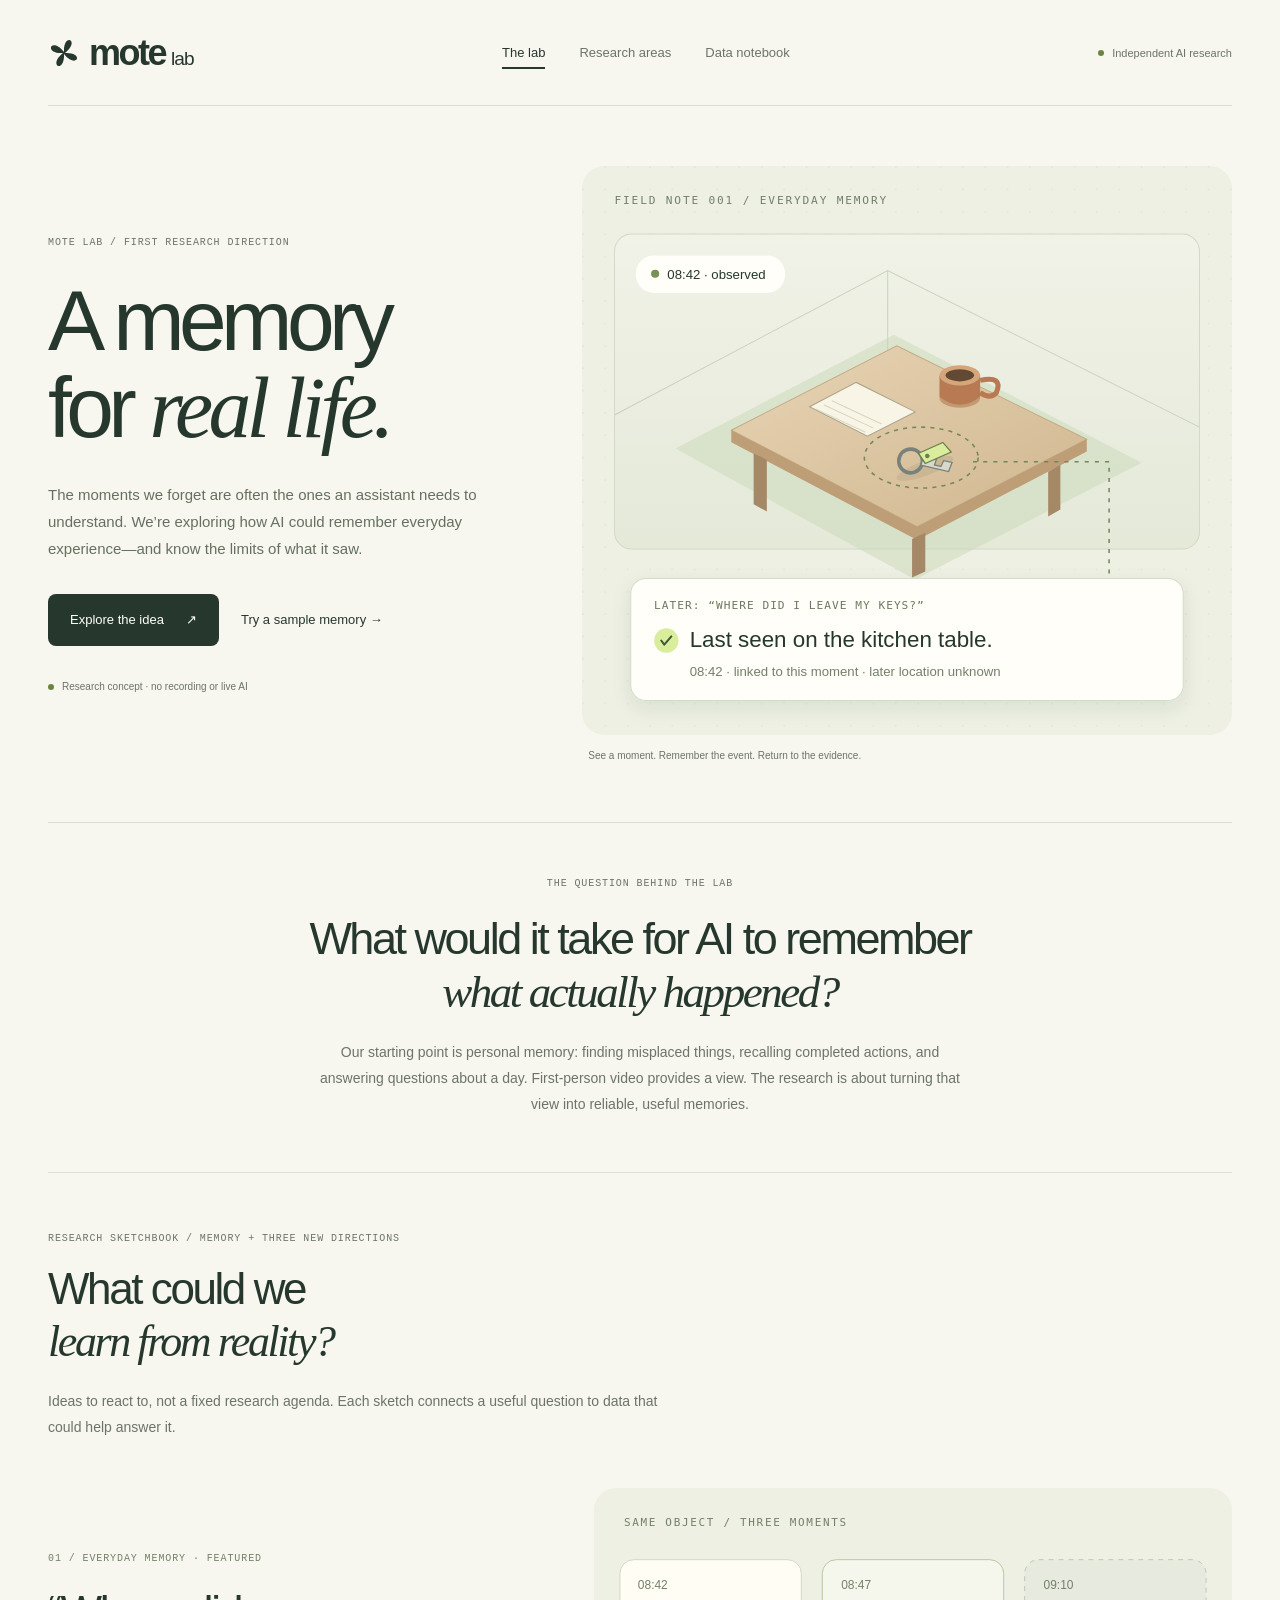
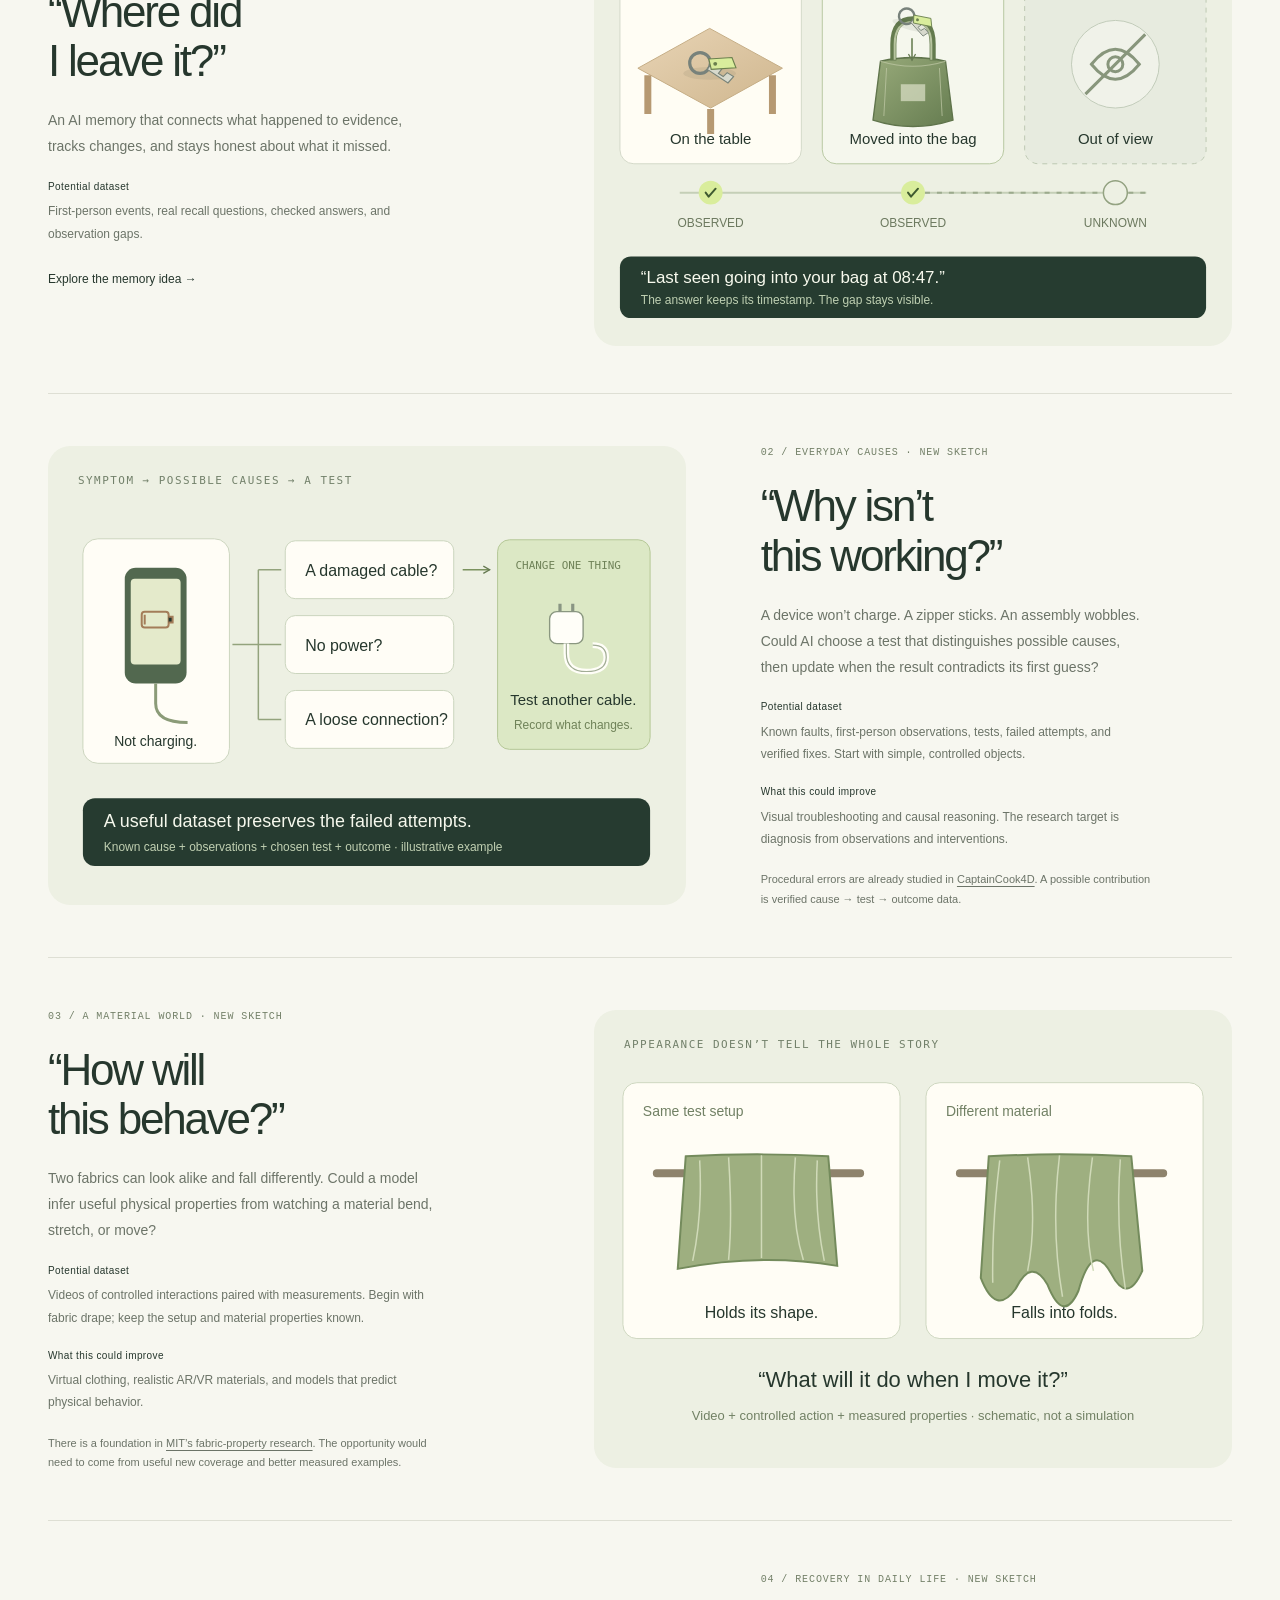
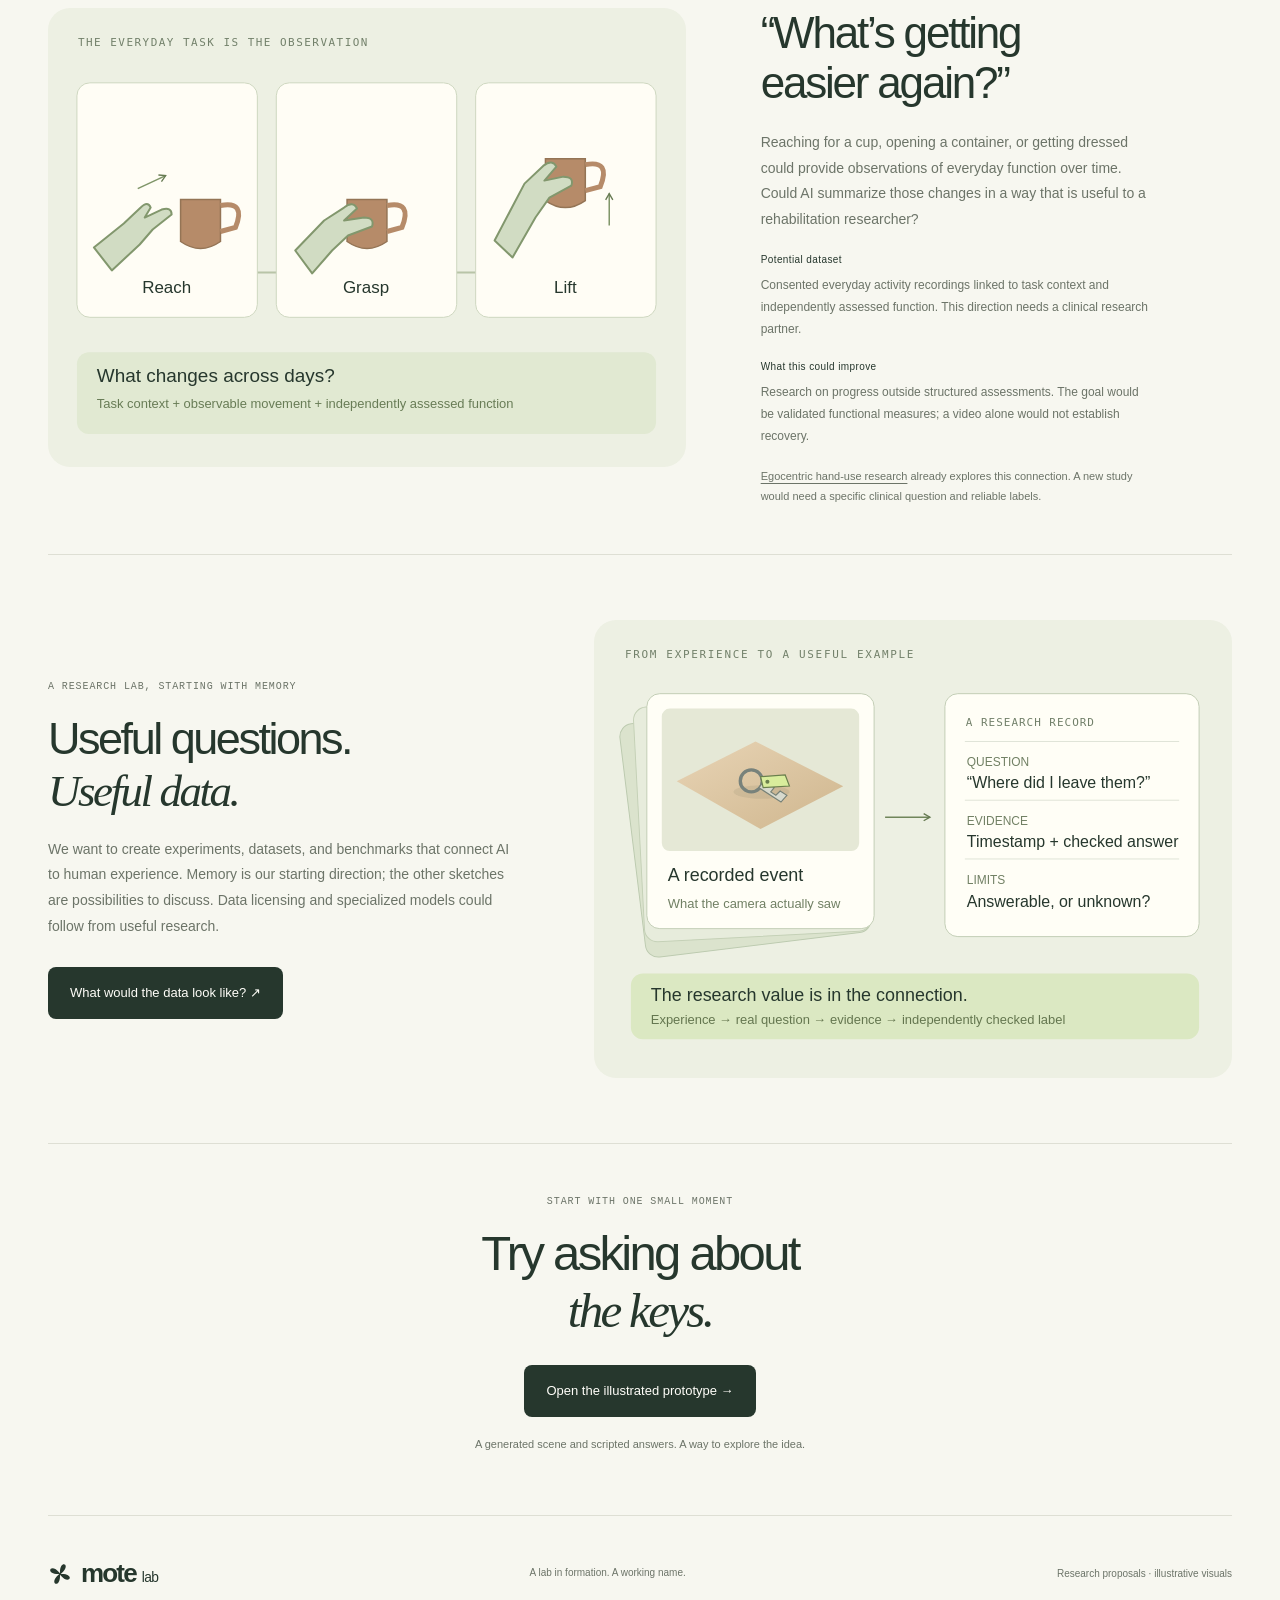
==== site/index.html @ 5bc910d2 "Add visual research sketchbook with memory and new research concepts" ====
<!doctype html>
<html lang="en"><head><meta charset="utf-8"><meta name="viewport" content="width=device-width, initial-scale=1"><meta name="robots" content="noindex, nofollow"><meta name="theme-color" content="#f7f7f0"><meta name="description" content="An independent research lab exploring reliable memory for everyday AI, with visual explanations of objects, events, evidence, and uncertainty."><title>A memory for real life — Mote Lab</title><link rel="icon" href="./assets/favicon.svg" type="image/svg+xml"><link rel="stylesheet" href="./assets/site.css"><link rel="stylesheet" href="./assets/memory.css"><script src="./assets/site.js" defer></script></head>
<body data-page="lab"><a class="skip-link" href="#main">Skip to content</a><header class="site-header wrap"><a class="brand" href="./" aria-label="Mote Lab home"><svg class="brand-mark" aria-hidden="true"><use href="./assets/icons.svg#mark"/></svg><span>mote<span class="lab-word">lab</span></span></a><nav aria-label="Main navigation"><a href="./" aria-current="page">The lab</a><a href="./#areas">Research areas</a><a href="./data/">Data notebook</a></nav><span class="concept-label"><span class="status-dot"></span> Independent AI research</span></header>
<main id="main"><section class="memory-hero wrap"><div class="memory-hero-copy"><p class="eyebrow">MOTE LAB / FIRST RESEARCH DIRECTION</p><h1>A memory<br>for <em>real life.</em></h1><p class="hero-intro">The moments we forget are often the ones an assistant needs to understand. We’re exploring how AI could remember everyday experience—and know the limits of what it saw.</p><div class="hero-actions"><a class="button button-dark" href="research/">Explore the idea <span aria-hidden="true">↗</span></a><a class="text-link" href="memory/">Try a sample memory →</a></div><p class="hero-footnote"><span class="status-dot"></span> Research concept · no recording or live AI</p></div><figure class="memory-hero-art"><img class="memory-drawing " src="./assets/memory-atlas.svg" width="640" height="560" alt="A captured moment of keys on a kitchen table becomes a timestamped memory that supports a later answer." loading="lazy"><figcaption>See a moment. Remember the event. Return to the evidence.</figcaption></figure></section>
<section class="memory-thesis wrap"><p class="eyebrow">THE QUESTION BEHIND THE LAB</p><h2>What would it take for AI to remember<br><em>what actually happened?</em></h2><p>Our starting point is personal memory: finding misplaced things, recalling completed actions, and answering questions about a day. First-person video provides a view. The research is about turning that view into reliable, useful memories.</p></section>
<section class="memory-chapters wrap" id="areas"><div class="section-heading"><p class="eyebrow">RESEARCH SKETCHBOOK / MEMORY + THREE NEW DIRECTIONS</p><h2>What could we<br><em>learn from reality?</em></h2><p>Ideas to react to, not a fixed research agenda. Each sketch connects a useful question to data that could help answer it.</p></div>
<article class="memory-chapter"><div class="chapter-copy"><span class="chapter-index">01 / EVERYDAY MEMORY · FEATURED</span><h3>“Where did<br>I leave it?”</h3><p>An AI memory that connects what happened to evidence, tracks changes, and stays honest about what it missed.</p><p class="research-output"><strong>Potential dataset</strong> First-person events, real recall questions, checked answers, and observation gaps.</p><a class="text-link" href="research/">Explore the memory idea →</a></div><img class="memory-drawing " src="./assets/memory-journey.svg" width="640" height="460" alt="Keys are observed on a table and then entering a bag, followed by a gap in observation." loading="lazy"></article>
<article class="memory-chapter reverse" id="causes"><div class="chapter-copy"><span class="chapter-index">02 / EVERYDAY CAUSES · NEW SKETCH</span><h3>“Why isn’t<br>this working?”</h3><p>A device won’t charge. A zipper sticks. An assembly wobbles. Could AI choose a test that distinguishes possible causes, then update when the result contradicts its first guess?</p><p class="research-output"><strong>Potential dataset</strong> Known faults, first-person observations, tests, failed attempts, and verified fixes. Start with simple, controlled objects.</p><p class="research-output"><strong>What this could improve</strong> Visual troubleshooting and causal reasoning. The research target is diagnosis from observations and interventions.</p><p class="idea-reference">Procedural errors are already studied in <a href="https://arxiv.org/abs/2312.14556">CaptainCook4D</a>. A possible contribution is verified cause → test → outcome data.</p></div><img class="memory-drawing " src="./assets/idea-causes.svg" width="640" height="460" alt="A charging failure branches into possible causes. A controlled cable test records what changes." loading="lazy"></article>
<article class="memory-chapter" id="materials"><div class="chapter-copy"><span class="chapter-index">03 / A MATERIAL WORLD · NEW SKETCH</span><h3>“How will<br>this behave?”</h3><p>Two fabrics can look alike and fall differently. Could a model infer useful physical properties from watching a material bend, stretch, or move?</p><p class="research-output"><strong>Potential dataset</strong> Videos of controlled interactions paired with measurements. Begin with fabric drape; keep the setup and material properties known.</p><p class="research-output"><strong>What this could improve</strong> Virtual clothing, realistic AR/VR materials, and models that predict physical behavior.</p><p class="idea-reference">There is a foundation in <a href="https://people.csail.mit.edu/klbouman/pw/projects/materialproperties/dataset.html">MIT’s fabric-property research</a>. The opportunity would need to come from useful new coverage and better measured examples.</p></div><img class="memory-drawing " src="./assets/idea-materials.svg" width="640" height="460" alt="Similar-looking fabrics respond differently in a controlled drape setup, illustrating measured physical behavior." loading="lazy"></article>
<article class="memory-chapter reverse" id="recovery"><div class="chapter-copy"><span class="chapter-index">04 / RECOVERY IN DAILY LIFE · NEW SKETCH</span><h3>“What’s getting<br>easier again?”</h3><p>Reaching for a cup, opening a container, or getting dressed could provide observations of everyday function over time. Could AI summarize those changes in a way that is useful to a rehabilitation researcher?</p><p class="research-output"><strong>Potential dataset</strong> Consented everyday activity recordings linked to task context and independently assessed function. This direction needs a clinical research partner.</p><p class="research-output"><strong>What this could improve</strong> Research on progress outside structured assessments. The goal would be validated functional measures; a video alone would not establish recovery.</p><p class="idea-reference"><a href="https://arxiv.org/abs/2412.10846">Egocentric hand-use research</a> already explores this connection. A new study would need a specific clinical question and reliable labels.</p></div><img class="memory-drawing " src="./assets/idea-recovery.svg" width="640" height="460" alt="An illustrated reach, grasp, and lift sequence shows daily actions that could be studied over time, without claiming patient results." loading="lazy"></article></section><section class="lab-output wrap"><div><p class="eyebrow">A RESEARCH LAB, STARTING WITH MEMORY</p><h2>Useful questions.<br><em>Useful data.</em></h2><p>We want to create experiments, datasets, and benchmarks that connect AI to human experience. Memory is our starting direction; the other sketches are possibilities to discuss. Data licensing and specialized models could follow from useful research.</p><a class="button button-dark" href="data/">What would the data look like? ↗</a></div><img class="memory-drawing " src="./assets/memory-data.svg" width="640" height="460" alt="An observation is paired with a real question, checked evidence, and an answerability label to form a research record." loading="lazy"></section>
<section class="memory-next wrap"><p class="eyebrow">START WITH ONE SMALL MOMENT</p><h2>Try asking about<br><em>the keys.</em></h2><a class="button button-dark" href="memory/?ask=keys">Open the illustrated prototype →</a><p>A generated scene and scripted answers. A way to explore the idea.</p></section></main>
<footer class="site-footer wrap"><a class="brand footer-brand" href="./"><svg class="brand-mark" aria-hidden="true"><use href="./assets/icons.svg#mark"/></svg><span>mote<span class="lab-word">lab</span></span></a><p>A lab in formation. A working name.</p><span>Research proposals · illustrative visuals</span></footer></body></html>
---- site/assets/site.css ----
@charset "UTF-8";
:root{--paper:#f7f7f0;--ink:#26372d;--muted:#6c7468;--line:#dedfd4;--lime:#d9ed9c;--pale:#edf0df;--white:#fffef9;--orange:#a85b39;--radius:20px;font-family:Arial,Helvetica,sans-serif;color:var(--ink);background:var(--paper);font-synthesis:none;text-rendering:optimizeLegibility;-webkit-font-smoothing:antialiased}
*{box-sizing:border-box}body{margin:0}button,input,textarea{font:inherit}button,a,input,textarea{-webkit-tap-highlight-color:transparent}button{color:inherit}button,a{touch-action:manipulation}button{cursor:pointer}a{color:inherit;text-decoration:none}img{display:block;max-width:100%;height:auto}svg{display:block}button:disabled{cursor:default}h1,h2,h3,p{margin:0}h1,h2{font-weight:400;letter-spacing:-.055em}h3{font-weight:500}em{font-family:Georgia,"Times New Roman",serif;font-weight:400;letter-spacing:-.055em}p{line-height:1.65}button{border:0;background:none}a,button,input,textarea,summary{outline-offset:5px}:focus-visible{outline:2px solid #537132}::selection{color:var(--ink);background:var(--lime)}[hidden]{display:none!important}.wrap{width:min(1328px,calc(100% - 96px));margin-inline:auto}.icon{width:21px;height:21px;flex-shrink:0}.eyebrow,.mono,.chapter-line,.sample-pill{font-family:"SFMono-Regular",Consolas,"Liberation Mono",monospace;font-size:10px;letter-spacing:.09em;line-height:1.5}.eyebrow{color:var(--muted)}.sr-only{position:absolute;width:1px;height:1px;padding:0;margin:-1px;overflow:hidden;clip:rect(0,0,0,0);white-space:nowrap;border:0}.skip-link{position:fixed;top:10px;left:10px;z-index:50;padding:14px;background:var(--lime);transform:translateY(-180%)}.skip-link:focus{transform:translateY(0)}
.site-header{height:106px;display:flex;align-items:center;justify-content:space-between;gap:30px;border-bottom:1px solid var(--line)}.brand{display:inline-flex;align-items:center;gap:9px;font-size:36px;font-weight:600;letter-spacing:-.07em;flex-shrink:0}.brand-mark{width:32px;height:32px}.site-header nav{display:flex;align-items:center;gap:34px;font-size:13px}.site-header nav a{position:relative;padding:12px 0;color:var(--muted)}.site-header nav a:hover,.site-header nav a[aria-current]{color:var(--ink)}.site-header nav a[aria-current]:after{content:"";position:absolute;bottom:3px;left:0;right:0;height:2px;background:var(--ink)}.concept-label{display:flex;align-items:center;gap:8px;font-size:11px;color:var(--muted)}.status-dot{width:6px;height:6px;border-radius:50%;background:#6c8440;display:inline-block;flex-shrink:0}.button{display:inline-flex;align-items:center;justify-content:center;gap:22px;min-height:52px;border-radius:8px;padding:15px 22px;font-size:13px;font-weight:500;line-height:1.4;transition:background-color .15s,box-shadow .15s}.button-dark{background:var(--ink);color:var(--white)}.button-dark:hover{background:#42523a;box-shadow:0 4px 15px #26372d10}.button-plain{background:transparent;border:1px solid var(--line)}.button-plain:hover{background:var(--pale)}.button-small{min-height:42px;padding:10px 14px;gap:8px;font-size:12px}.text-link{display:inline-flex;align-items:center;gap:15px;font-size:13px;line-height:1.5}.text-link:hover{text-decoration:underline;text-underline-offset:5px}
.hero{display:grid;grid-template-columns:1fr 1.06fr;gap:46px;align-items:center;padding-block:54px 56px}.hero-copy{padding:22px 0}.hero-copy .eyebrow{display:flex;align-items:center;gap:9px;font-size:9px;letter-spacing:.08em}.tiny-line{width:20px;height:1px;display:inline-block;background:var(--muted)}.hero h1{font-size:clamp(62px,6.7vw,96px);line-height:1.025;letter-spacing:-.067em;margin:31px 0 25px}.hero h1 em{letter-spacing:-.065em}.hero-intro{font-size:16px;line-height:1.8;max-width:355px;color:#65705f}.hero-actions{display:flex;align-items:center;gap:26px;margin-top:32px}.hero-footnote{display:flex;align-items:center;gap:8px;margin-top:56px;font-size:10px;line-height:1.6;color:var(--muted)}.hero-footnote .icon{width:16px;height:16px}.hero-scene{height:570px;position:relative;isolation:isolate;border-radius:18px;overflow:hidden;background:#d6b58d}.hero-scene>img{height:100%;width:100%;object-fit:cover;object-position:62% center}.hero-scene:after{content:"";position:absolute;inset:0;background:linear-gradient(180deg,#18201724,transparent 25%,transparent 60%,#15241437);pointer-events:none;z-index:0}.scene-corner{position:absolute;top:21px;left:22px;right:22px;display:flex;align-items:center;gap:7px;color:white;font-family:Consolas,monospace;font-size:9px;letter-spacing:.1em;z-index:2}.scene-corner .status-dot{background:var(--lime)}.scene-corner>span:last-child{margin-left:auto}.hero-hotspot{position:absolute;top:61%;left:62%;z-index:2;display:flex;align-items:center;flex-direction:column;gap:9px;transform:translate(-50%,-50%)}.target-ring{width:47px;height:47px;border:1px solid #ffffffe0;border-radius:50%;position:relative;background:#ffffff12;box-shadow:0 0 0 8px #ffffff12}.target-ring:after{content:"";position:absolute;width:7px;height:7px;border-radius:50%;background:var(--lime);top:calc(50% - 3.5px);left:calc(50% - 3.5px)}.hotspot-label{font-size:9px;white-space:nowrap;color:white;background:#26372da8;border:1px solid #ffffff38;border-radius:5px;padding:6px 9px;backdrop-filter:blur(8px)}.floating-memory{position:absolute;left:23px;right:23px;bottom:39px;z-index:2;border:1px solid #ffffff8c;border-radius:12px;background:#fdfdf5f2;box-shadow:0 8px 35px #26372d1c;padding:17px 19px;backdrop-filter:blur(15px)}.floating-memory:hover{background:#fffef9}.memory-question{display:flex;align-items:center;gap:9px;font-size:12px;padding-bottom:13px;border-bottom:1px solid #daddd0}.memory-question>.icon{width:16px;height:16px}.end-arrow{margin-left:auto}.memory-answer{display:flex;align-items:flex-start;gap:10px;margin-top:14px;font-size:13px}.memory-answer small{display:block;font-size:9px;color:var(--muted);margin-top:5px;line-height:1.5}.mini-mark{display:flex;align-items:center;justify-content:center;border-radius:7px;background:var(--lime);width:27px;height:27px;flex-shrink:0}.mini-mark .icon{width:19px;height:19px}.photo-caption{position:absolute;bottom:15px;left:25px;color:#fffffff0;font-size:8px;z-index:2;letter-spacing:.025em}.chapter-line{display:flex;justify-content:space-between;align-items:center;border-block:1px solid var(--line);padding-block:18px;color:var(--muted);font-size:9px}.chapter-line>span:last-child{font-family:Arial,sans-serif;letter-spacing:0;font-size:11px}
.idea-section{display:grid;grid-template-columns:1fr 1.12fr;gap:100px;padding-block:85px 94px}.section-lead h2{font-size:51px;line-height:1.12;margin:18px 0 21px}.section-lead>p:last-child{font-size:14px;max-width:340px;color:var(--muted);line-height:1.8}.moment-list{padding-top:1px}.moment-row{display:flex;gap:20px;align-items:baseline;padding:27px 0;border-bottom:1px solid var(--line)}.moment-row:first-child{padding-top:8px}.moment-number{font-family:Consolas,monospace;font-size:10px;color:var(--muted)}.moment-row h3{font-size:20px;letter-spacing:-.035em}.moment-row p{font-size:13px;max-width:350px;margin-top:9px;color:var(--muted)}.moment-row>.icon{margin-left:auto;width:18px;height:18px}.moment-row:hover h3{text-decoration:underline;text-underline-offset:5px}.principles-panel{background:var(--pale);border-radius:18px;padding:49px 46px 45px}.principles-heading{display:grid;grid-template-columns:1fr auto;align-items:end;gap:11px}.principles-heading .eyebrow{grid-column:1/-1}.principles-heading h2{font-size:40px;line-height:1.2}.principles-heading>p:last-child{font-size:12px;color:var(--muted);padding-bottom:4px}.principles-grid{display:grid;grid-template-columns:repeat(3,1fr);gap:45px;margin-top:39px;padding-top:30px;border-top:1px solid #d3d9c6}.principle-icon{height:25px;width:25px;margin-bottom:20px}.principles-grid h3{font-size:17px;letter-spacing:-.025em}.principles-grid p{font-size:12px;line-height:1.8;color:var(--muted);margin-top:10px;max-width:290px}.next-section{display:flex;align-items:center;justify-content:space-between;gap:40px;padding-block:76px 80px}.next-section h2{font-size:45px;line-height:1.15;margin-top:17px}.site-footer{display:flex;align-items:center;justify-content:space-between;gap:20px;min-height:116px;border-top:1px solid var(--line);font-size:10px;color:var(--muted)}.footer-brand{font-size:26px;color:var(--ink)}.footer-brand .brand-mark{width:24px;height:24px}.site-footer>p{margin-left:auto;margin-right:auto}
.page-intro{padding:57px 0 38px;display:flex;justify-content:space-between;gap:40px;align-items:flex-end}.page-intro h1{font-size:55px;line-height:1.12;margin-top:17px}.page-intro>p{color:var(--muted);font-size:13px;line-height:1.8;padding-bottom:3px;max-width:325px}.demo-layout{display:grid;grid-template-columns:minmax(0,1.5fr) minmax(340px,1fr);gap:24px;align-items:start}.scene-panel{min-width:0}.panel-heading{display:flex;justify-content:space-between;align-items:center;gap:12px;margin-bottom:15px;min-height:29px}.panel-heading h2{display:flex;align-items:center;gap:8px;font-size:13px;letter-spacing:0;font-weight:500}.panel-heading>.mono{color:var(--muted);font-size:9px}.interactive-scene{position:relative;overflow:hidden;border-radius:14px;background:#d5ba90;aspect-ratio:3/2}.interactive-scene>img{width:100%;height:100%;object-fit:cover}.object-marker{position:absolute;z-index:2;min-width:44px;min-height:44px;transform:translate(-50%,-50%);display:flex;align-items:center;justify-content:center;padding:0;isolation:isolate}.object-marker>span:first-child{width:26px;height:26px;border:1px solid white;border-radius:50%;display:block;background:#26372d36;box-shadow:0 0 0 6px #ffffff26;position:relative}.object-marker>span:first-child:after{content:"+";color:white;font-family:Arial,sans-serif;font-size:20px;font-weight:300;line-height:24px;position:absolute;inset:0;text-align:center}.object-marker:hover>span:first-child,.object-marker[aria-pressed="true"]>span:first-child{background:var(--lime);border-color:var(--ink);box-shadow:0 0 0 7px #d9ed9c70}.object-marker[aria-pressed="true"]>span:first-child:after,.object-marker:hover>span:first-child:after{color:var(--ink)}.marker-keys{left:59%;top:63%}.marker-charger{left:84%;top:54%}.marker-coffee{left:36.5%;top:40%}.marker-label{position:absolute;top:48px;left:50%;transform:translateX(-50%);background:var(--ink);color:white;padding:5px 9px;border-radius:4px;font-size:10px;white-space:nowrap;opacity:0;pointer-events:none}.object-marker:hover .marker-label,.object-marker[aria-pressed="true"] .marker-label,.object-marker:focus-visible .marker-label{opacity:1}.scene-image-note{position:absolute;bottom:13px;left:15px;font-size:8px;color:white;padding:6px 8px;background:#26372d99;border-radius:4px}.scene-evidence{display:flex;align-items:center;gap:10px;min-height:60px;border-bottom:1px solid var(--line);padding:12px 1px}.scene-evidence .icon{width:17px;height:17px}.scene-evidence p{font-size:11px;color:var(--muted);line-height:1.5}.scene-evidence .mono{font-size:8px;margin-left:auto;white-space:nowrap;color:var(--muted)}.scene-evidence.is-highlighted{background:var(--pale);border-radius:6px;padding-inline:11px}.detail-strip{display:grid;grid-template-columns:repeat(3,1fr);gap:14px;margin-top:19px}.detail-button{display:flex;align-items:center;gap:9px;text-align:left;padding:0;min-height:57px}.detail-button:hover{color:#567337}.detail-thumb{display:block;flex-shrink:0;width:44px;height:51px;border-radius:7px;background-image:url('morning-scene.jpg');background-size:230px auto;border:1px solid #26372d12}.thumb-keys{background-position:59% 73%}.thumb-charger{background-position:93% 57%}.thumb-coffee{background-position:32% 40%}.detail-button>span:nth-child(2){font-size:10px;line-height:1.5}.detail-button small{display:block;font-size:8px;color:var(--muted);margin-top:3px}.detail-button>.icon{width:13px;height:13px;margin-left:auto}.assistant-panel{background:var(--white);border:1px solid var(--line);border-radius:16px;margin-top:0;min-height:550px;display:flex;flex-direction:column;overflow:hidden}.assistant-heading{display:flex;align-items:center;gap:10px;padding:22px 23px;border-bottom:1px solid var(--line)}.assistant-mark{width:37px;height:37px;background:var(--lime);display:flex;align-items:center;justify-content:center;border-radius:10px;flex-shrink:0}.assistant-mark svg{width:25px;height:25px}.assistant-heading h2{font-size:13px;font-weight:500;letter-spacing:-.02em}.assistant-heading>div>span{display:block;font-size:9px;color:var(--muted);margin-top:5px}.reset-button{margin-left:auto;padding:10px 0 10px 10px;color:var(--muted);font-size:10px;text-decoration:underline;text-underline-offset:3px}.conversation{padding:25px 24px 10px;min-height:260px;flex:1}.user-question{font-size:12px;line-height:1.6;background:#f0f1e8;border-radius:9px 9px 2px 9px;padding:12px 14px;margin:0 0 23px 23px}.answer-eyebrow{font-family:Consolas,monospace;font-size:9px;letter-spacing:.08em;color:var(--muted);display:flex;align-items:center;gap:6px}.answer-eyebrow:before{content:"";width:5px;height:5px;border-radius:50%;background:#899276}.assistant-answer[data-tone="known"] .answer-eyebrow:before{background:#6c8440}.assistant-answer[data-tone="unknown"] .answer-eyebrow:before{background:#af6c36}.assistant-answer h3{font-size:25px;letter-spacing:-.045em;line-height:1.2;margin:13px 0 13px}.assistant-answer>p{font-size:12px;line-height:1.85;color:var(--muted)}.evidence-button{margin-top:21px;display:flex;align-items:center;gap:9px;background:var(--pale);border:1px solid #e2e7d3;border-radius:7px;padding:10px 12px;width:100%;text-align:left}.evidence-button:hover{background:#e1e9cc}.evidence-button>.icon{width:17px;height:17px}.evidence-button>span{font-size:11px;line-height:1.4}.evidence-button small{display:block;font-size:9px;color:var(--muted);margin-top:3px}.evidence-button>.icon:last-child{margin-left:auto}.question-area{padding:21px 23px 18px}.question-area>.eyebrow{font-size:8px}.question-chips{display:flex;gap:7px;flex-wrap:wrap;margin:9px 0 16px}.question-chips button{padding:8px 10px;border:1px solid var(--line);border-radius:6px;font-size:10px;text-align:left;background:#fffef9;line-height:1.4}.question-chips button:hover{border-color:#8c9e65;background:var(--pale)}#memory-form{display:flex;align-items:center;gap:7px;border:1px solid #cdd1c0;border-radius:9px;padding:7px 7px 7px 13px;background:var(--paper)}#memory-form:focus-within{border-color:#6c8440;box-shadow:0 0 0 2px #6c844020}#memory-question{border:0;background:transparent;min-width:0;width:100%;font-size:12px;outline:0;padding-block:8px;color:var(--ink)}#memory-question::placeholder{color:#7d8274}.send-button{background:var(--ink);color:white;display:flex;align-items:center;justify-content:center;border-radius:6px;width:34px;height:34px;flex-shrink:0}.send-button:hover{background:#4b5d40}.send-button .icon{width:18px;height:18px}.demo-disclosure{font-size:8px;color:var(--muted);text-align:center;margin-top:11px;line-height:1.6}.takeaway-strip{display:flex;justify-content:space-between;align-items:center;gap:30px;margin:52px 0 47px;padding:33px 0 8px;border-top:1px solid var(--line)}.takeaway-strip h2{font-size:31px;line-height:1.2;margin-top:11px}.takeaway-strip p{font-size:12px;color:var(--muted);margin-top:9px}.takeaway-strip .text-link{font-size:11px;white-space:nowrap}.notice{padding:16px;background:var(--lime);border-radius:8px;margin:20px 0}
.data-intro{padding-bottom:42px}.data-intro h1{font-size:57px}.data-layout{display:grid;grid-template-columns:minmax(0,1.4fr) minmax(330px,1fr);gap:52px;align-items:start}.data-workbench{padding:4px 0}.data-workbench>.panel-heading{padding-bottom:15px;border-bottom:1px solid var(--line);margin-bottom:0}.sample-pill{color:var(--muted);font-size:8px;padding:5px 8px;border:1px solid var(--line);border-radius:4px;white-space:nowrap}.data-step{display:flex;gap:19px;padding:27px 0;border-bottom:1px solid var(--line)}.step-number{display:flex;justify-content:center;align-items:center;width:27px;height:27px;flex-shrink:0;border:1px solid #cfd5c1;border-radius:50%;font-family:Consolas,monospace;font-size:9px}.step-body{min-width:0;flex:1}.step-body>.eyebrow{font-size:9px;margin-top:6px;margin-bottom:17px}.observed-moment{display:flex;gap:16px;align-items:center}.observed-moment>img{width:110px;height:85px;object-fit:cover;object-position:66% 70%;border-radius:9px}.observed-moment h3{font-size:16px;letter-spacing:-.03em;line-height:1.4}.observed-moment p{font-size:11px;color:var(--muted);margin-top:5px}.evidence-tag{display:inline-flex;align-items:center;gap:5px;font-size:9px;margin-top:10px;color:#59713a}.evidence-tag .icon{width:13px;height:13px}.step-body blockquote{font-size:23px;font-weight:400;letter-spacing:-.035em;margin:0;line-height:1.4}.step-note{font-size:11px;color:var(--muted);margin-top:13px;max-width:420px}.sample-answer{font-size:16px;line-height:1.6;letter-spacing:-.02em;max-width:450px}.feedback-prompt{font-size:11px;color:var(--muted);margin-top:22px;margin-bottom:11px}.feedback-actions{display:flex;gap:9px;flex-wrap:wrap}.feedback-message{font-size:10px;color:var(--muted);margin-top:15px}.feedback-message.is-reviewed{color:#526e30}#correction-form{margin-top:19px}#correction-form label{font-size:11px;display:block;margin-bottom:9px}#correction-text{width:100%;resize:vertical;min-height:80px;max-height:250px;padding:12px;border:1px solid var(--line);border-radius:8px;color:var(--ink);background:var(--white);font-size:12px;line-height:1.6;margin-bottom:11px}.record-panel{background:var(--pale);padding:28px;border:1px solid #dfe4d3;border-radius:16px}.record-heading{display:flex;gap:12px;align-items:center}.record-heading .eyebrow{font-size:8px}.record-heading h2{font-size:22px;letter-spacing:-.035em;margin-top:5px}.record-fields{margin:26px 0 20px}.record-fields>div{display:grid;grid-template-columns:84px 1fr;gap:9px;padding:13px 0;border-bottom:1px solid #d6ddc9;font-size:11px;line-height:1.5}.record-fields dt{color:var(--muted)}.record-fields dd{margin:0;text-align:right}.review-dot{display:inline-block;background:#b8bea9;height:5px;width:5px;border-radius:50%;vertical-align:middle;margin-right:4px}.record-fields .reviewed{color:#47662b}.gaze-option{display:flex;align-items:center;gap:20px;padding:5px 0 10px}.gaze-option h3{font-size:12px}.gaze-option p{font-size:10px;color:var(--muted);line-height:1.7;margin-top:6px;max-width:230px}.switch{position:relative;margin-left:auto;display:block;width:37px;height:23px;flex-shrink:0;cursor:pointer}.switch input{position:absolute;inset:0;width:100%;height:100%;opacity:0;cursor:pointer;margin:0;z-index:1}.switch-track{display:block;width:37px;height:23px;border-radius:20px;background:#c4ccb6;border:1px solid #b9c3a7}.switch-track:after{content:"";display:block;width:17px;height:17px;border-radius:50%;background:var(--white);position:absolute;top:3px;left:3px;box-shadow:0 1px 3px #26372d20;transition:transform .15s}.switch input:checked+.switch-track{background:#607b39;border-color:#607b39}.switch input:checked+.switch-track:after{transform:translateX(14px)}.switch input:focus-visible+.switch-track{outline:2px solid var(--ink);outline-offset:4px}.gaze-explanation{font-size:10px;line-height:1.7;color:var(--muted);padding:10px;border-left:2px solid #7f9355;background:#e3e9d4;margin-bottom:10px}.record-details{margin-top:17px;border-top:1px solid #d6ddc9;border-bottom:1px solid #d6ddc9}.record-details summary{display:flex;align-items:center;justify-content:space-between;font-size:11px;padding:15px 0;cursor:pointer;list-style:none}.record-details summary::-webkit-details-marker{display:none}.record-details summary>span{font-size:17px}.record-details[open] summary>span{transform:rotate(45deg)}.record-details pre{font-family:Consolas,"Liberation Mono",monospace;font-size:10px;line-height:1.7;white-space:pre-wrap;overflow-wrap:anywhere;max-height:340px;overflow:auto;background:#f7f8f0;border-radius:7px;padding:13px;margin:0 0 15px}.export-button{width:100%;margin-top:23px;justify-content:space-between}.export-note{font-size:9px;color:var(--muted);text-align:center;margin-top:11px;line-height:1.7}.research-section{display:grid;grid-template-columns:1fr 1.12fr;gap:100px;margin-top:72px;padding-top:48px;border-top:1px solid var(--line);padding-bottom:50px}.research-points article{display:flex;gap:18px;padding:20px 0;border-bottom:1px solid var(--line)}.research-points article:first-child{padding-top:0}.research-points article>span{font:10px Consolas,monospace;color:var(--muted);padding-top:4px}.research-points h3{font-size:17px;letter-spacing:-.025em}.research-points p{font-size:12px;color:var(--muted);line-height:1.8;margin-top:8px}.reference-strip{padding:24px 0 38px;display:flex;align-items:center;gap:26px}.reference-strip>div{margin-right:auto}.reference-strip p:not(.eyebrow){font-size:10px;color:var(--muted);margin-top:6px}.reference-strip>a{font-size:10px;border-bottom:1px solid #c6cfb5;padding-bottom:4px;white-space:nowrap}.reference-strip>a>span{margin-left:8px}.reference-strip>a:hover{color:#59713a}
@media(min-width:1600px){.hero h1{font-size:104px}.hero-scene{height:620px}.hero{gap:65px}.hero-intro{font-size:17px}.hero-footnote{font-size:11px}}
@media(max-width:1180px){.wrap{width:calc(100% - 64px)}.concept-label{font-size:9px}.hero{gap:30px}.hero h1{font-size:76px}.hero-scene{height:535px}.hero-actions{gap:18px;flex-wrap:wrap}.hero-footnote{margin-top:35px}.hero-copy .eyebrow{font-size:8px}.idea-section,.research-section{gap:65px}.page-intro h1{font-size:46px}.page-intro>p{max-width:260px;font-size:12px}.demo-layout{gap:20px;grid-template-columns:minmax(0,1.35fr) minmax(320px,1fr)}.detail-strip{gap:8px}.detail-button>.icon{display:none}.assistant-heading,.question-area{padding-inline:20px}.conversation{padding-inline:20px}.data-layout{gap:30px}.record-panel{padding:23px}.reference-strip{gap:18px}}
@media(max-width:960px){.wrap{width:calc(100% - 48px)}.site-header{height:88px}.concept-label{display:none}.hero{gap:28px;grid-template-columns:1fr 1fr;padding-block:38px}.hero h1{font-size:64px}.hero-copy .eyebrow{font-size:7px;letter-spacing:.03em;gap:6px}.tiny-line{width:12px}.hero-intro{font-size:14px}.hero-scene{height:490px}.hero-actions{gap:20px;margin-top:25px}.hero-actions .button{font-size:11px;padding:14px 16px;gap:12px}.hero-actions .text-link{font-size:11px}.floating-memory{left:15px;right:15px;padding:14px}.memory-question{font-size:10px;gap:6px}.memory-answer{font-size:11px}.memory-answer small{font-size:8px}.hero-footnote{font-size:8px;max-width:260px;line-height:1.7}.scene-corner{left:18px;right:18px;font-size:7px}.hero-hotspot{top:59%;left:60%}.hotspot-label{font-size:7px}.idea-section{gap:50px;padding-block:65px}.section-lead h2{font-size:43px}.principles-panel{padding:36px 30px}.principles-heading h2{font-size:35px}.principles-heading>p:last-child{display:none}.principles-grid{gap:25px}.principles-grid h3{font-size:15px}.principles-grid p{font-size:11px}.next-section h2{font-size:38px}.site-footer{flex-wrap:wrap;gap:15px;font-size:9px}.site-footer>p{margin:auto}.page-intro{display:block;padding-top:42px}.page-intro>p{max-width:500px;font-size:13px;margin-top:17px}.page-intro>p br{display:none}.page-intro h1{font-size:50px}.demo-layout{grid-template-columns:minmax(0,1fr) minmax(300px,.85fr);gap:19px}.panel-heading>.mono{font-size:7px}.panel-heading h2{font-size:11px}.detail-strip{grid-template-columns:1fr;gap:9px;margin-top:14px}.detail-button{min-height:48px}.detail-thumb{width:45px;height:43px}.detail-button>.icon{display:block;margin-left:auto;margin-right:7px}.detail-button>span:nth-child(2){font-size:11px}.detail-button small{font-size:9px}.assistant-panel{min-height:530px}.assistant-heading{padding:18px 15px;gap:8px}.assistant-heading h2{font-size:11px}.assistant-heading>div>span{font-size:8px}.assistant-mark{width:32px;height:32px}.assistant-mark svg{width:22px;height:22px}.conversation{padding:20px 18px 0;min-height:240px}.question-area{padding:18px 17px}.assistant-answer h3{font-size:23px}.question-chips{gap:6px}.question-chips button{font-size:9px}.takeaway-strip{align-items:flex-start}.takeaway-strip h2{font-size:28px}.takeaway-strip .text-link{white-space:normal;max-width:200px}.data-layout{grid-template-columns:minmax(0,1.1fr) minmax(290px,1fr);gap:24px}.data-step{gap:12px}.step-body blockquote{font-size:21px}.observed-moment{gap:11px}.observed-moment>img{width:80px;height:75px}.observed-moment h3{font-size:14px}.record-panel{padding:21px}.record-heading h2{font-size:19px}.record-fields>div{grid-template-columns:65px 1fr;font-size:10px}.feedback-actions{gap:8px}.feedback-actions .button{font-size:10px;padding:9px 11px;min-height:38px}.reference-strip{flex-wrap:wrap}.reference-strip>div{width:100%}}
@media(max-width:700px){.wrap{width:calc(100% - 40px)}.site-header{height:auto;min-height:102px;display:grid;grid-template-columns:1fr;gap:10px;padding-block:17px 10px}.brand{font-size:30px;gap:7px}.brand-mark{width:28px;height:28px}.site-header nav{gap:25px;font-size:11px;justify-content:space-between;max-width:380px;width:100%}.site-header nav a{padding:8px 0}.hero{grid-template-columns:1fr;gap:25px;padding-top:34px;padding-bottom:34px}.hero-copy{padding:0}.hero-copy .eyebrow{font-size:8px;letter-spacing:.04em}.tiny-line{width:17px}.hero h1{font-size:clamp(63px,12vw,83px);margin:24px 0 21px;line-height:1}.hero-intro{font-size:14px;max-width:340px}.hero-actions{margin-top:24px;gap:25px;flex-wrap:nowrap}.hero-actions .button{font-size:11px;min-height:48px;padding:13px 16px}.hero-actions .text-link{font-size:11px}.hero-footnote{font-size:9px;margin-top:24px;max-width:unset}.hero-footnote .icon{width:15px;height:15px}.hero-scene{height:430px;width:100%;border-radius:14px}.hero-scene>img{object-position:62% center}.scene-corner{font-size:8px}.floating-memory{left:18px;right:18px;bottom:35px;padding:16px}.memory-question{font-size:12px}.memory-answer{font-size:12px}.memory-answer small{font-size:9px}.hotspot-label{font-size:8px}.hero-hotspot{top:57%;left:62%}.photo-caption{font-size:8px;left:20px;bottom:13px}.chapter-line{font-size:8px;padding-block:15px}.chapter-line>span:last-child{display:none}.idea-section{grid-template-columns:1fr;gap:34px;padding-block:48px 55px}.section-lead h2{font-size:44px;margin-top:15px}.section-lead>p:last-child{font-size:13px;max-width:400px}.moment-row{padding-block:23px;gap:16px}.moment-row h3{font-size:20px}.moment-row p{font-size:12px}.principles-panel{padding:29px 24px;border-radius:14px}.principles-heading{display:block}.principles-heading h2{font-size:34px;line-height:1.14;margin-top:14px}.principles-grid{grid-template-columns:1fr;gap:24px;margin-top:25px;padding-top:25px}.principles-grid article{display:grid;grid-template-columns:25px 1fr;gap:0 15px}.principle-icon{grid-row:1/3;margin:0}.principles-grid h3{font-size:16px}.principles-grid p{font-size:12px;max-width:unset;margin-top:7px}.next-section{display:block;padding-block:48px}.next-section h2{font-size:38px}.next-section .button{margin-top:25px}.site-footer{min-height:140px;display:grid;grid-template-columns:1fr;padding:26px 0;gap:12px}.site-footer>p{margin:0;font-size:10px}.site-footer>span{font-size:9px}.footer-brand{font-size:26px}.page-intro{padding:35px 0 30px}.page-intro h1{font-size:43px;margin-top:14px}.page-intro>p{font-size:12px;line-height:1.75;margin-top:16px}.demo-layout{grid-template-columns:1fr;gap:24px}.panel-heading{margin-bottom:12px}.panel-heading h2{font-size:12px}.panel-heading>.mono{font-size:8px}.interactive-scene{border-radius:12px}.marker-label{font-size:8px;top:42px;padding:4px 6px}.object-marker>span:first-child{width:23px;height:23px}.object-marker>span:first-child:after{font-size:17px;line-height:21px}.scene-image-note{font-size:7px;bottom:9px;left:9px}.scene-evidence{min-height:54px;gap:8px}.scene-evidence p{font-size:10px}.scene-evidence .mono{display:none}.detail-strip{grid-template-columns:repeat(3,1fr);gap:8px}.detail-button{display:block;min-height:unset}.detail-thumb{width:100%;height:55px;background-size:350px auto;border-radius:6px;margin-bottom:7px}.detail-button>span:nth-child(2){font-size:9px}.detail-button small{font-size:8px}.detail-button>.icon{display:none}.assistant-panel{min-height:480px;border-radius:13px}.assistant-heading{padding:19px 20px;gap:10px}.assistant-heading h2{font-size:13px}.assistant-heading>div>span{font-size:9px}.assistant-mark{width:35px;height:35px}.assistant-answer h3{font-size:27px}.assistant-answer>p{font-size:13px}.conversation{min-height:200px;padding:23px 22px 0}.question-area{padding:22px}.question-chips button{font-size:10px;padding:9px 10px}.demo-disclosure{font-size:9px}.user-question{font-size:12px}.takeaway-strip{display:block;margin:37px 0 36px;padding-top:27px}.takeaway-strip h2{font-size:30px}.takeaway-strip p{font-size:12px}.takeaway-strip .text-link{margin-top:24px;font-size:12px;max-width:unset}.data-intro h1{font-size:43px}.data-layout{grid-template-columns:1fr;gap:28px}.data-workbench>.panel-heading h2{font-size:12px}.data-step{padding:25px 0;gap:13px}.observed-moment>img{width:90px;height:83px}.observed-moment h3{font-size:15px}.observed-moment p{font-size:10px}.step-body blockquote{font-size:22px}.sample-answer{font-size:15px}.feedback-actions .button{font-size:11px;min-height:42px}.feedback-message{font-size:10px}.record-panel{padding:25px}.record-heading h2{font-size:23px}.record-fields>div{font-size:11px}.gaze-option p{font-size:11px}.gaze-option h3{font-size:13px}.record-details summary{font-size:12px}.export-note{font-size:10px}.research-section{grid-template-columns:1fr;gap:34px;margin-top:45px;padding-top:37px;padding-bottom:25px}.research-points article{padding:23px 0}.research-points p{font-size:12px}.reference-strip{padding-block:20px 34px;gap:18px 23px}.reference-strip>div p:not(.eyebrow){font-size:11px}.reference-strip>a{font-size:11px}}
@media(max-width:360px){.wrap{width:calc(100% - 30px)}.hero h1{font-size:59px}.hero-actions{gap:15px}.hero-actions .button{font-size:10px;padding:12px}.hero-actions .text-link{font-size:10px}.hero-scene{height:390px}.floating-memory{left:12px;right:12px;padding:13px}.memory-question{font-size:11px}.memory-answer small{font-size:8px}.page-intro h1,.data-intro h1{font-size:38px}.record-panel{padding:20px}.sample-pill{font-size:7px}}
@media(prefers-reduced-motion:reduce){*,*:before,*:after{transition:none!important;scroll-behavior:auto!important}}

/* Mote Lab research overview and intentionally small concept sketches. */
.lab-word{font-size:.53em;font-weight:400;letter-spacing:-.045em;margin-left:6px}.lab-hero h1{font-size:clamp(62px,6.3vw,90px)}.lab-hero .hero-intro{max-width:390px;font-size:15px}.lab-hero .hero-actions{gap:22px}.areas-section{padding-block:72px}.areas-heading{display:flex;align-items:flex-end;justify-content:space-between;gap:30px;margin-bottom:32px}.areas-heading h2{font-size:45px;line-height:1.15;margin-top:15px}.areas-heading>p{font-size:12px;color:var(--muted);line-height:1.8}.area-grid{display:grid;grid-template-columns:repeat(2,minmax(0,1fr));gap:34px 28px}.area-card{overflow:hidden;display:block;border:1px solid var(--line);border-radius:13px;background:var(--white)}.area-card:hover{border-color:#a7b48b}.area-card-visual{height:244px;position:relative;overflow:hidden;background:var(--pale)}.area-card-visual>img,.area-card-visual>svg{width:100%;height:100%;object-fit:cover}.area-card-visual>svg text{display:none}.photo-card>img{object-position:center 66%}.photo-card:after{content:"";position:absolute;inset:0;background:linear-gradient(#26372d55,transparent 48%);pointer-events:none}.card-overline{position:absolute;top:19px;left:21px;z-index:1;color:var(--ink);font:9px Consolas,monospace;letter-spacing:.1em}.photo-card .card-overline,.card-overline.light{color:#fffef9}.area-card-copy{padding:24px 24px 27px}.area-card-copy>.eyebrow{font-size:8px}.area-card-copy h3{display:flex;align-items:flex-start;justify-content:space-between;gap:20px;font-size:23px;letter-spacing:-.045em;line-height:1.25;margin:11px 0}.area-card-copy h3 .icon{width:20px;height:20px;margin-top:3px}.area-card-copy>p{font-size:12px;color:var(--muted);max-width:420px}.card-gaze-point{position:absolute;left:59%;top:65%;height:47px;width:47px;border:1px solid #e4f6bb;border-radius:50%;box-shadow:0 0 0 13px #e4f6bb40;transform:translate(-50%,-50%);z-index:1}.card-gaze-point:after{content:"";position:absolute;width:6px;height:6px;border-radius:50%;background:#e4f6bb;left:calc(50% - 3px);top:calc(50% - 3px)}
.concept-intro{display:grid;grid-template-columns:minmax(0,.9fr) minmax(0,1.1fr);gap:65px;align-items:center;padding-block:48px 52px}.back-link{display:inline-block;font-size:10px;color:var(--muted);margin-bottom:37px}.back-link:hover{text-decoration:underline;text-underline-offset:4px}.concept-intro h1{font-size:58px;line-height:1.1;margin:18px 0 23px}.concept-description{font-size:15px;line-height:1.8;color:var(--muted);max-width:370px}.concept-status{display:flex;align-items:center;gap:7px;font-size:9px;color:var(--muted);margin-top:29px}.concept-visual{background:var(--pale);border:1px solid var(--line);border-radius:15px;overflow:hidden}.concept-photo{position:relative;min-height:390px;height:440px}.concept-photo>img{width:100%;height:100%;object-fit:cover;object-position:62% center}.photo-question{position:absolute;bottom:23px;left:23px;right:23px;border-radius:9px;background:#fffef9ed;border:1px solid #ffffffa0;backdrop-filter:blur(10px);padding:18px 20px;font-size:20px;letter-spacing:-.03em}.photo-question small{display:block;font-size:10px;letter-spacing:0;color:var(--muted);margin-top:8px;line-height:1.5}.concept-notes{display:grid;grid-template-columns:repeat(3,minmax(0,1fr));gap:40px;border-top:1px solid var(--line);padding-block:36px 43px}.concept-notes h2{font-size:23px;line-height:1.25;margin:15px 0 12px;letter-spacing:-.035em}.concept-notes article>p:last-child{font-size:12px;line-height:1.9;color:var(--muted)}.try-panel{display:flex;align-items:center;justify-content:space-between;gap:45px;background:var(--pale);border-radius:14px;padding:34px 36px}.try-panel h2{font-size:37px;line-height:1.15;margin:13px 0}.try-panel p:not(.eyebrow){font-size:12px;color:var(--muted);max-width:580px}.try-actions{flex-shrink:0;display:flex;align-items:flex-start;flex-direction:column;gap:19px}.try-actions .text-link{font-size:11px}.concept-verdict{display:flex;align-items:center;justify-content:space-between;gap:55px;padding-block:44px 52px;border-top:1px solid var(--line);margin-top:20px}.concept-verdict h2{font-size:35px;line-height:1.2;margin:13px 0}.concept-verdict p:not(.eyebrow){font-size:12px;color:var(--muted);max-width:670px}.concept-verdict>.text-link{white-space:nowrap;font-size:11px}.world-visual,.science-visual{width:100%;height:auto;display:block}.world-controls{display:flex;gap:7px;padding:16px 18px 0}.world-controls button{font-size:10px;border:1px solid #cbd4bd;border-radius:5px;padding:9px 15px;background:#f8f9f0;flex:1}.world-controls button[aria-pressed="true"]{color:white;background:var(--ink);border-color:var(--ink)}.visual-note{padding:17px 21px 20px}.visual-note strong{font-size:13px;font-weight:500;line-height:1.5;display:block}.visual-note>p{font-size:11px;line-height:1.7;margin-top:6px;color:var(--muted)}.visual-note>small{font-size:8px;color:var(--muted);display:block;margin-top:10px;line-height:1.5}.science-controls{padding:18px 23px 20px}.science-controls label{display:flex;align-items:center;justify-content:space-between;font-size:11px}.science-controls label>span{font-size:9px;color:var(--muted)}.science-controls input{display:block;width:100%;accent-color:#536e37;margin:13px 0}.science-controls small{font-size:8px;color:var(--muted);display:block;line-height:1.6}.science-loop{margin-top:8px;margin-bottom:35px;padding:25px;border:1px solid var(--line);border-radius:12px}.loop-buttons{display:grid;grid-template-columns:repeat(4,1fr);margin-top:17px;border:1px solid var(--line);border-radius:7px;overflow:hidden}.loop-buttons button{display:flex;align-items:center;gap:11px;text-align:left;font-size:12px;padding:14px 16px;border-right:1px solid var(--line)}.loop-buttons button:last-child{border-right:0}.loop-buttons button>span{font:9px Consolas,monospace;opacity:.7}.loop-buttons button[aria-pressed="true"]{background:var(--ink);color:white}.loop-note{margin-top:21px}.loop-note h3{font-size:17px;letter-spacing:-.025em}.loop-note p{font-size:12px;line-height:1.8;color:var(--muted);margin-top:7px;max-width:850px}.attention-scene{position:relative;aspect-ratio:3/2}.attention-scene>img{width:100%;height:100%;object-fit:cover}.gaze-point{position:absolute;left:59%;top:63%;width:43px;height:43px;transform:translate(-50%,-50%);border:1px solid #e2f4ad;border-radius:50%;box-shadow:0 0 0 10px #e2f4ad30}.gaze-point:after{content:"";position:absolute;width:6px;height:6px;left:calc(50% - 3px);top:calc(50% - 3px);background:#e2f4ad;border-radius:50%}.attention-options{padding:15px 18px 0;display:flex;gap:8px}.attention-options button{font-size:9px;border:1px solid #c8d3b8;padding:8px 11px;flex:1;border-radius:5px}.attention-options button[aria-pressed="true"]{background:#dbe7c5;border-color:#92a878}.attention-comparison{display:flex;align-items:center;justify-content:space-between;gap:20px;padding:18px 21px 0}.attention-comparison .eyebrow{font-size:8px}.attention-comparison h3{font-size:24px;letter-spacing:-.035em;margin-top:6px}.gaze-toggle-label{display:flex;align-items:center;gap:11px;font-size:10px}.attention-comparison+.visual-note{padding-top:15px}
@media(max-width:1100px){.concept-intro{gap:40px}.concept-intro h1{font-size:48px}.concept-description{font-size:13px}.concept-notes{gap:30px}.lab-hero .hero-actions{flex-wrap:wrap;gap:20px}.area-card-visual{height:215px}.area-card-copy h3{font-size:21px}.loop-buttons button{font-size:10px;padding:13px}.concept-verdict{gap:35px}.concept-verdict>.text-link{white-space:normal;min-width:170px}.concept-photo{height:400px}.try-panel{gap:25px}.try-panel h2{font-size:32px}}
@media(max-width:900px){.concept-intro{gap:30px;grid-template-columns:minmax(0,1fr) minmax(0,1.1fr)}.concept-intro h1{font-size:43px}.concept-notes{gap:24px}.concept-notes h2{font-size:21px}.concept-description{font-size:12px}.concept-status{font-size:8px}.concept-photo{height:360px;min-height:unset}.photo-question{font-size:17px;padding:15px;left:16px;right:16px}.areas-heading h2{font-size:38px}.areas-heading>p{font-size:10px}.area-card-copy{padding:20px}.area-card-copy h3{font-size:20px}.area-card-copy>p{font-size:11px}.try-panel{padding:28px}.try-actions .button{padding-inline:16px;font-size:11px}.concept-verdict h2{font-size:30px}.world-controls{padding-inline:14px;gap:6px}.world-controls button{padding:8px;font-size:9px}.attention-options{padding-inline:13px;gap:6px}.attention-options button{font-size:8px;padding:8px}.attention-comparison{padding-inline:17px;gap:15px}.attention-comparison h3{font-size:22px}.gaze-toggle-label{font-size:9px;gap:8px}}
@media(max-width:700px){.lab-hero h1{font-size:clamp(60px,11.8vw,83px)}.lab-hero .hero-intro{font-size:14px}.lab-hero .hero-actions{flex-wrap:nowrap;gap:24px}.lab-hero .memory-question{font-size:11px}.lab-hero .photo-caption{font-size:7px}.areas-section{padding-block:44px}.areas-heading{display:block;margin-bottom:25px}.areas-heading h2{font-size:37px}.areas-heading>p{font-size:12px;margin-top:14px}.area-grid{grid-template-columns:1fr;gap:24px}.area-card-visual{height:215px}.area-card-copy{padding:22px}.area-card-copy h3{font-size:23px}.area-card-copy>p{font-size:12px}.card-overline{font-size:8px}.concept-intro{grid-template-columns:1fr;gap:28px;padding-block:29px 32px}.back-link{margin-bottom:25px}.concept-intro h1{font-size:45px;margin:15px 0 18px}.concept-description{font-size:14px;max-width:unset}.concept-status{font-size:9px;margin-top:20px}.concept-photo{height:350px}.photo-question{font-size:18px}.concept-notes{grid-template-columns:1fr;gap:26px;padding-block:29px}.concept-notes h2{font-size:25px;margin-block:12px 10px}.concept-notes article>p:last-child{font-size:13px}.try-panel{display:block;padding:27px 24px}.try-panel h2{font-size:32px}.try-panel p:not(.eyebrow){font-size:12px}.try-actions{margin-top:22px;gap:18px}.try-actions .button{font-size:12px}.concept-verdict{display:block;padding-block:29px 36px;margin-top:27px}.concept-verdict h2{font-size:32px}.concept-verdict p:not(.eyebrow){font-size:12px}.concept-verdict>.text-link{margin-top:24px;font-size:12px}.visual-note strong{font-size:14px}.visual-note>p{font-size:12px}.visual-note>small{font-size:9px}.world-controls{padding-inline:17px}.world-controls button{font-size:10px;padding:9px}.science-controls label{font-size:12px}.science-controls small{font-size:9px}.science-loop{padding:21px;margin-top:0;margin-bottom:28px}.loop-buttons{grid-template-columns:repeat(2,1fr)}.loop-buttons button{font-size:11px;padding:14px 11px;border-bottom:1px solid var(--line)}.loop-buttons button:nth-child(2){border-right:0}.loop-buttons button:nth-child(n+3){border-bottom:0}.loop-note p{font-size:12px}.attention-options button{font-size:10px}.attention-comparison{padding-inline:21px}.gaze-toggle-label{font-size:10px}.gaze-point{width:33px;height:33px}}

.research-assets{display:grid;grid-template-columns:1fr 1fr;gap:65px;padding-block:46px;border-top:1px solid var(--line)}.research-assets h2{font-size:39px;line-height:1.15;margin:14px 0 18px}.research-assets h3{font-size:18px;margin-bottom:9px}.research-assets p:not(.eyebrow){font-size:13px;color:var(--muted);line-height:1.8;max-width:540px}.research-assets h3:not(:first-child){margin-top:24px}.research-assets .text-link{margin-top:20px}.related-work{border-top:1px solid var(--line);padding-block:25px 35px}.related-work p:not(.eyebrow){font-size:12px;color:var(--muted);max-width:960px;margin-top:12px;line-height:1.85}.related-work a{text-decoration:underline;text-underline-offset:3px}.lab-hero .hero-intro{max-width:490px}@media(max-width:700px){.research-assets{grid-template-columns:1fr;gap:25px;padding-block:32px}.research-assets h2{font-size:34px}}
---- site/assets/memory.css ----
.memory-hero{display:grid;grid-template-columns:minmax(0,.85fr) minmax(0,1.15fr);gap:54px;align-items:center;padding-block:60px 58px}.memory-hero h1{font-size:clamp(64px,6.7vw,98px);line-height:1.02;margin:27px 0 28px;letter-spacing:-.065em}.memory-hero .hero-intro{max-width:440px;font-size:15px}.memory-hero .hero-actions{gap:22px;flex-wrap:wrap}.memory-hero .hero-footnote{margin-top:33px}.memory-hero-art{margin:0;min-width:0}.memory-drawing{display:block;width:100%;height:auto;border-radius:17px}.memory-hero-art figcaption{font-size:10px;color:var(--muted);line-height:1.6;margin:13px 6px 0}.memory-thesis{border-top:1px solid var(--line);border-bottom:1px solid var(--line);padding-block:53px 55px;text-align:center}.memory-thesis h2{font-size:45px;line-height:1.18;margin:21px 0}.memory-thesis>p:last-child{max-width:660px;margin:auto;font-size:14px;line-height:1.85;color:var(--muted)}.memory-chapters{padding-top:58px}.section-heading h2{font-size:44px;line-height:1.18;margin-top:17px}.section-heading>p:last-child:not(.eyebrow){max-width:620px;color:var(--muted);font-size:14px;line-height:1.85;margin-top:21px}.memory-chapter{display:grid;grid-template-columns:minmax(0,.85fr) minmax(0,1.15fr);gap:75px;align-items:center;padding-block:47px;border-bottom:1px solid var(--line)}.memory-chapter.reverse{grid-template-columns:minmax(0,1.15fr) minmax(0,.85fr)}.memory-chapter.reverse>.chapter-copy{order:2}.chapter-index{font:10px Consolas,monospace;letter-spacing:.09em;color:#738068}.chapter-copy h2,.chapter-copy h3{font-size:44px;line-height:1.13;letter-spacing:-.05em;font-weight:400;margin:22px 0}.chapter-copy>p{font-size:14px;line-height:1.85;color:var(--muted);max-width:390px}.chapter-copy .text-link{margin-top:25px;font-size:12px}.lab-output{display:grid;grid-template-columns:minmax(0,.85fr) minmax(0,1.15fr);gap:75px;align-items:center;padding-block:65px}.lab-output h2,.research-payoff h2{font-size:45px;line-height:1.15;margin:19px 0}.lab-output p:not(.eyebrow),.research-payoff p{font-size:14px;color:var(--muted);line-height:1.85}.lab-output .button{margin-top:27px}.memory-next{border-top:1px solid var(--line);padding-block:50px 62px;text-align:center}.memory-next h2{font-size:49px;line-height:1.16;margin:16px 0 25px}.memory-next>p:last-child{font-size:11px;color:var(--muted);margin-top:18px}.research-opening{padding-block:57px 45px;border-bottom:1px solid var(--line)}.research-opening h1{font-size:60px;line-height:1.11;max-width:900px;margin:22px 0}.research-opening>p:not(.eyebrow){max-width:635px;font-size:15px;color:var(--muted);line-height:1.85}.research-status{display:flex;gap:8px;align-items:center;margin-top:26px;font-size:10px;color:var(--muted)}.research-chapter{padding-block:55px}.research-question{border-left:2px solid #b4c693;padding-left:17px;margin-top:26px;max-width:390px}.research-question>span{font-size:11px;color:var(--ink)}.research-question p{font-size:12px;line-height:1.85;color:var(--muted);margin-top:7px}.study-section{padding-block:55px;border-bottom:1px solid var(--line)}.study-steps{display:grid;grid-template-columns:repeat(3,1fr);gap:42px;margin-top:37px}.study-steps article>span{font:12px Consolas,monospace;color:#6a7f4f}.study-steps h3{font-size:20px;letter-spacing:-.035em;margin:15px 0 13px}.study-steps p{font-size:12px;line-height:1.85;color:var(--muted)}.research-payoff{display:grid;grid-template-columns:1fr 1fr;gap:80px;padding-block:56px;align-items:center}.research-payoff .text-link{margin-top:23px}.related-research{padding:29px;background:#edf0e2;border:1px solid #d6dfc8;border-radius:13px}.related-research p{font-size:12px;margin-top:15px}.related-research a{text-decoration:underline;text-underline-offset:4px}.data-visual-intro{display:grid;grid-template-columns:minmax(0,.8fr) minmax(0,1.2fr);gap:65px;align-items:center;padding-block:0 44px}.data-visual-intro h2{font-size:40px;line-height:1.16;margin:19px 0}.data-visual-intro p:not(.eyebrow){color:var(--muted);font-size:13px;line-height:1.85}.memory-chapter,.memory-next,.research-opening{scroll-margin-top:22px}
@media(max-width:1100px){.memory-hero{gap:35px;padding-block:48px}.memory-hero h1{font-size:70px}.memory-hero .hero-intro{font-size:14px}.memory-hero .button{font-size:12px;padding-inline:17px}.memory-hero .text-link{font-size:12px}.memory-chapter,.lab-output{gap:45px}.chapter-copy h2,.chapter-copy h3{font-size:39px}.chapter-copy>p{font-size:13px}.memory-thesis h2{font-size:40px}.research-opening h1{font-size:52px}.research-payoff{gap:45px}.data-visual-intro{gap:40px}}
@media(max-width:800px){.memory-hero{grid-template-columns:1fr;gap:30px}.memory-hero h1{font-size:78px}.memory-hero .hero-intro{max-width:560px}.memory-hero-art{max-width:650px}.memory-hero .hero-actions{flex-wrap:wrap}.memory-thesis h2{font-size:38px}.memory-chapter,.memory-chapter.reverse,.lab-output{grid-template-columns:1fr;gap:28px}.memory-chapter.reverse>.chapter-copy{order:0}.chapter-copy>p,.research-question{max-width:580px}.chapter-copy h2,.chapter-copy h3{font-size:41px}.memory-chapter .memory-drawing{max-width:660px}.study-steps{gap:25px}.research-payoff{grid-template-columns:1fr;gap:28px}.research-opening h1{font-size:47px}.research-opening h1 br{display:none}.data-visual-intro{grid-template-columns:1fr;gap:24px}.data-visual-intro>div{max-width:570px}.lab-output .memory-drawing{max-width:660px}}
@media(max-width:500px){.memory-hero{padding-block:36px}.memory-hero h1{font-size:65px}.memory-hero .hero-actions{gap:20px}.memory-hero .hero-intro{font-size:14px}.memory-hero .hero-footnote{font-size:9px;margin-top:25px}.memory-hero-art figcaption{font-size:9px}.memory-thesis{padding-block:36px}.memory-thesis h2{font-size:33px}.memory-thesis h2 br{display:none}.memory-thesis>p:last-child{font-size:13px}.memory-chapters{padding-top:36px}.section-heading h2{font-size:36px}.memory-chapter,.research-chapter{padding-block:34px}.chapter-copy h2,.chapter-copy h3{font-size:37px;margin-block:17px}.chapter-index{font-size:9px}.chapter-copy .text-link{margin-top:18px}.memory-drawing{border-radius:11px}.lab-output{padding-block:39px}.lab-output h2,.research-payoff h2{font-size:37px}.lab-output p:not(.eyebrow),.research-payoff p{font-size:13px}.memory-next{padding-block:35px 43px}.memory-next h2{font-size:38px}.memory-next>p:last-child{font-size:10px}.research-opening{padding-block:35px}.research-opening h1{font-size:41px}.research-opening>p:not(.eyebrow){font-size:14px}.research-status{font-size:9px;line-height:1.6}.study-steps{grid-template-columns:1fr;gap:25px}.study-steps h3{margin-top:10px}.study-steps p{font-size:13px}.study-section{padding-block:36px}.research-payoff{padding-block:36px}.related-research{padding:23px}.data-visual-intro h2{font-size:35px}.data-visual-intro{padding-bottom:31px}.site-header nav{gap:17px;font-size:10px}}

.chapter-copy .research-output{font-size:12px;margin-top:18px}.research-output strong{display:block;color:var(--ink);font-size:10px;font-weight:500;letter-spacing:.04em;margin-bottom:4px}

.chapter-copy .idea-reference{font-size:11px;line-height:1.8;margin-top:20px}.idea-reference a{text-decoration:underline;text-underline-offset:3px}
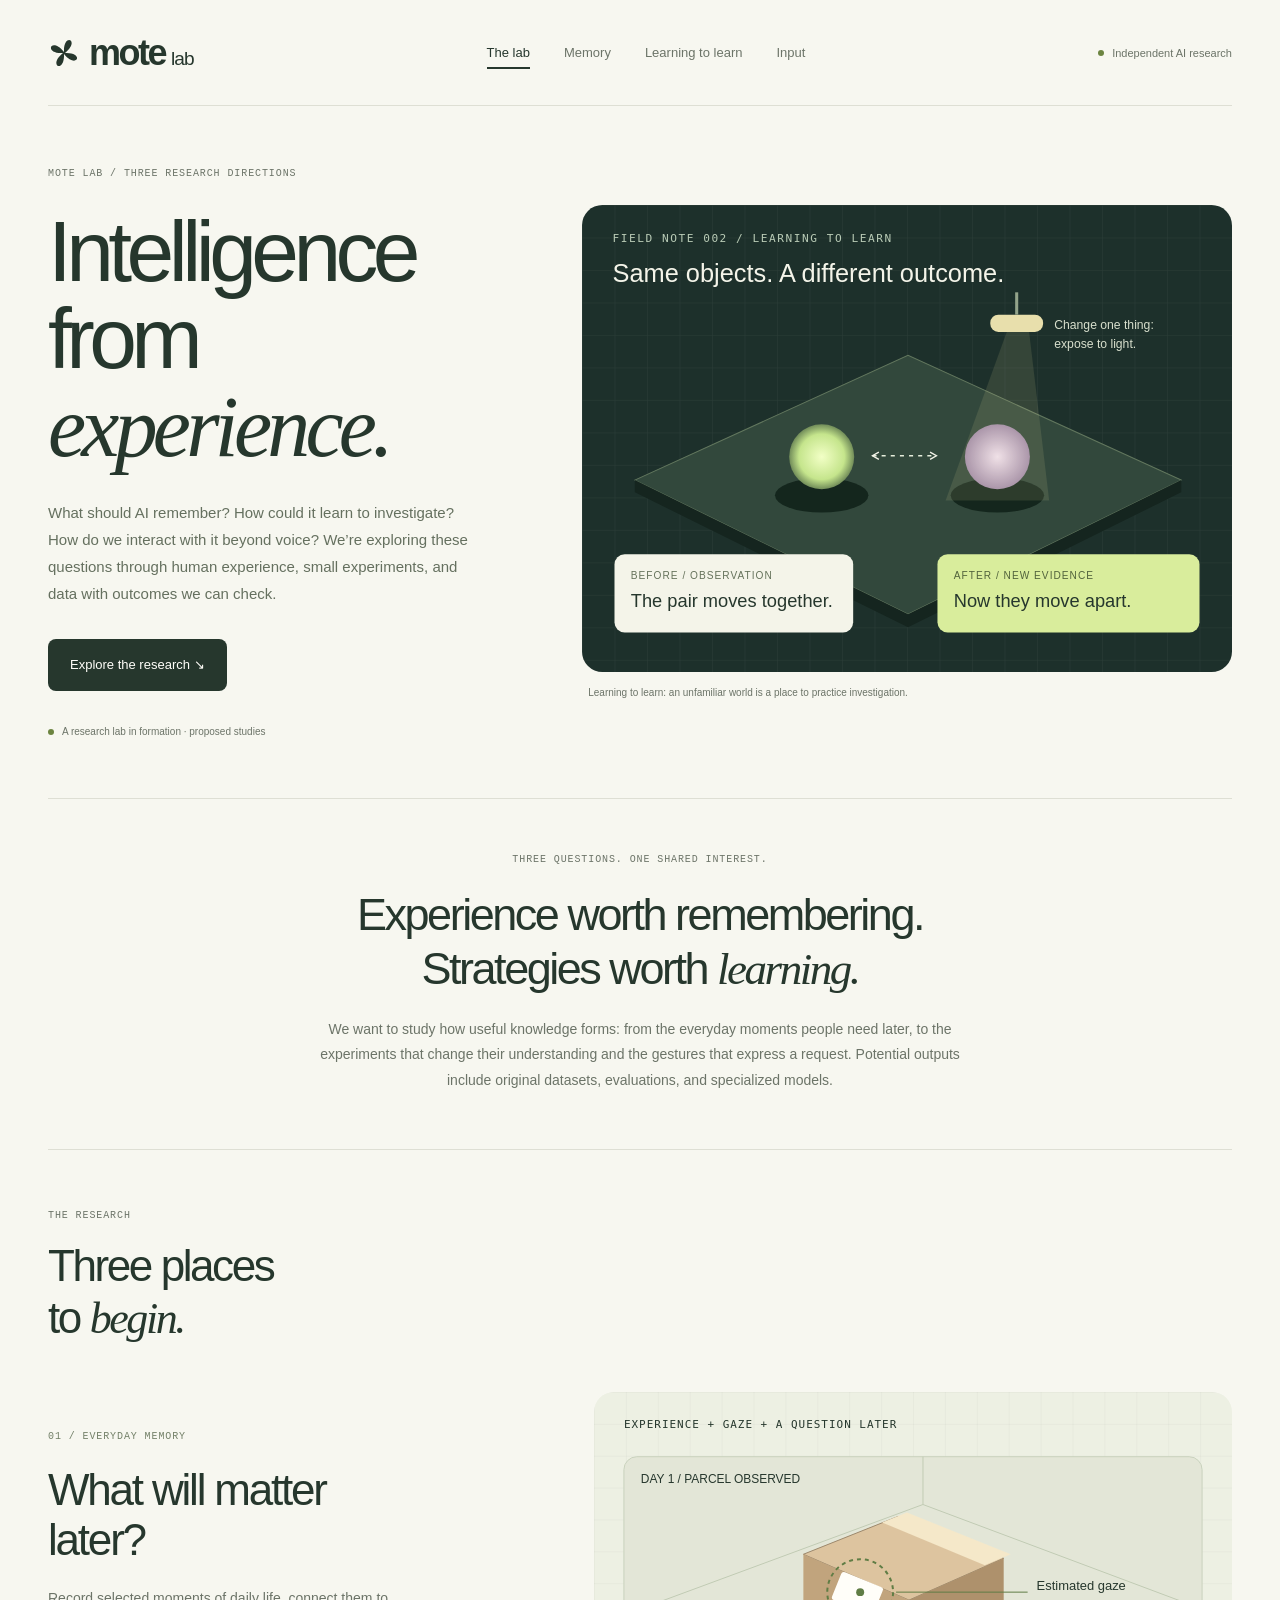
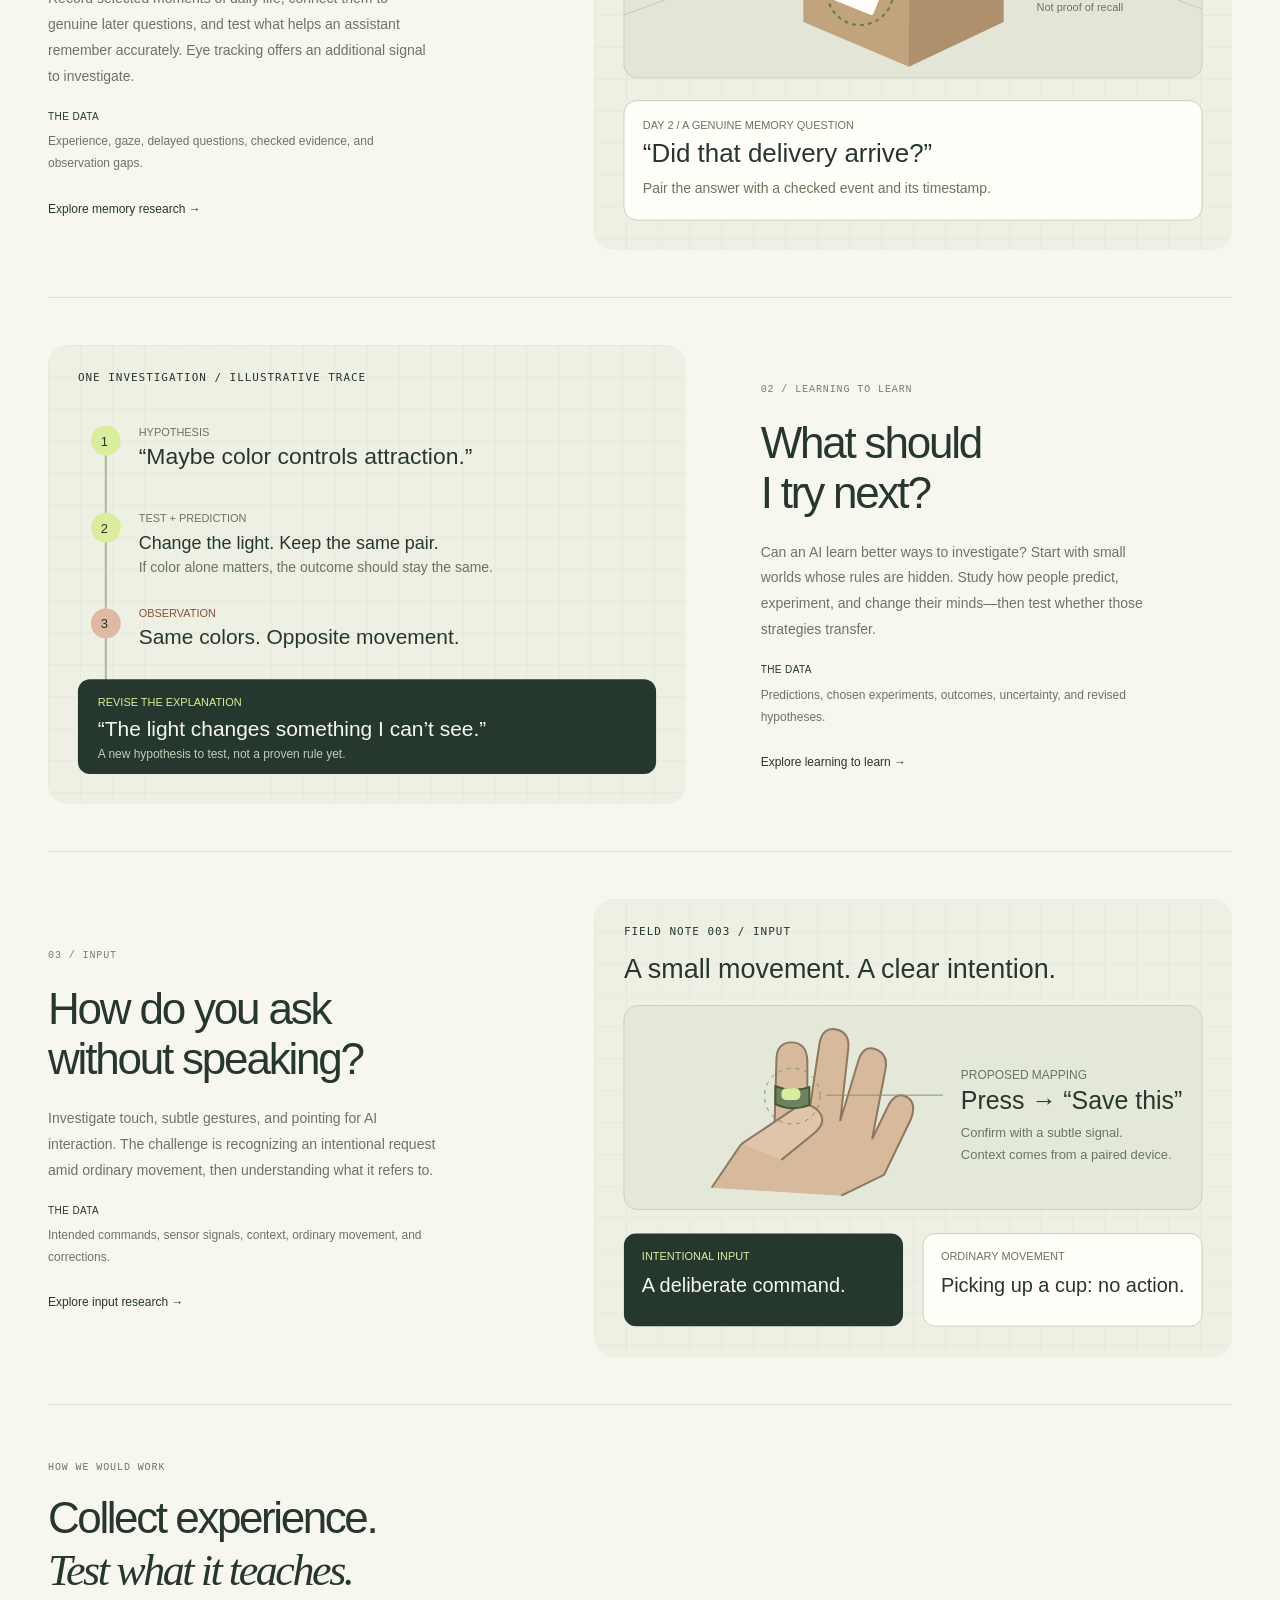
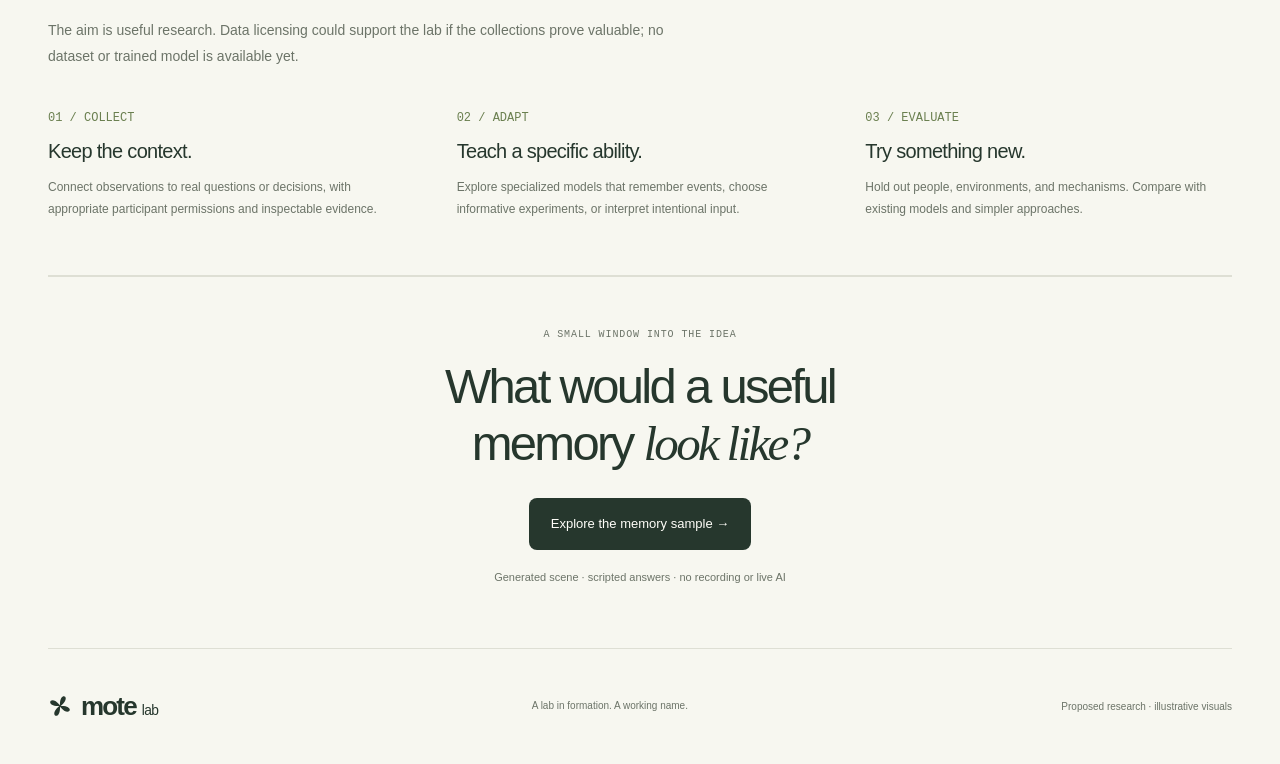
==== commit d790be58: "Focus lab on memory, learning to learn, and input research" ====
--- a/site/index.html
+++ b/site/index.html
@@ -1,12 +1 @@
-<!doctype html>
-<html lang="en"><head><meta charset="utf-8"><meta name="viewport" content="width=device-width, initial-scale=1"><meta name="robots" content="noindex, nofollow"><meta name="theme-color" content="#f7f7f0"><meta name="description" content="An independent research lab exploring reliable memory for everyday AI, with visual explanations of objects, events, evidence, and uncertainty."><title>A memory for real life — Mote Lab</title><link rel="icon" href="./assets/favicon.svg" type="image/svg+xml"><link rel="stylesheet" href="./assets/site.css"><link rel="stylesheet" href="./assets/memory.css"><script src="./assets/site.js" defer></script></head>
-<body data-page="lab"><a class="skip-link" href="#main">Skip to content</a><header class="site-header wrap"><a class="brand" href="./" aria-label="Mote Lab home"><svg class="brand-mark" aria-hidden="true"><use href="./assets/icons.svg#mark"/></svg><span>mote<span class="lab-word">lab</span></span></a><nav aria-label="Main navigation"><a href="./" aria-current="page">The lab</a><a href="./#areas">Research areas</a><a href="./data/">Data notebook</a></nav><span class="concept-label"><span class="status-dot"></span> Independent AI research</span></header>
-<main id="main"><section class="memory-hero wrap"><div class="memory-hero-copy"><p class="eyebrow">MOTE LAB / FIRST RESEARCH DIRECTION</p><h1>A memory<br>for <em>real life.</em></h1><p class="hero-intro">The moments we forget are often the ones an assistant needs to understand. We’re exploring how AI could remember everyday experience—and know the limits of what it saw.</p><div class="hero-actions"><a class="button button-dark" href="research/">Explore the idea <span aria-hidden="true">↗</span></a><a class="text-link" href="memory/">Try a sample memory →</a></div><p class="hero-footnote"><span class="status-dot"></span> Research concept · no recording or live AI</p></div><figure class="memory-hero-art"><img class="memory-drawing " src="./assets/memory-atlas.svg" width="640" height="560" alt="A captured moment of keys on a kitchen table becomes a timestamped memory that supports a later answer." loading="lazy"><figcaption>See a moment. Remember the event. Return to the evidence.</figcaption></figure></section>
-<section class="memory-thesis wrap"><p class="eyebrow">THE QUESTION BEHIND THE LAB</p><h2>What would it take for AI to remember<br><em>what actually happened?</em></h2><p>Our starting point is personal memory: finding misplaced things, recalling completed actions, and answering questions about a day. First-person video provides a view. The research is about turning that view into reliable, useful memories.</p></section>
-<section class="memory-chapters wrap" id="areas"><div class="section-heading"><p class="eyebrow">RESEARCH SKETCHBOOK / MEMORY + THREE NEW DIRECTIONS</p><h2>What could we<br><em>learn from reality?</em></h2><p>Ideas to react to, not a fixed research agenda. Each sketch connects a useful question to data that could help answer it.</p></div>
-<article class="memory-chapter"><div class="chapter-copy"><span class="chapter-index">01 / EVERYDAY MEMORY · FEATURED</span><h3>“Where did<br>I leave it?”</h3><p>An AI memory that connects what happened to evidence, tracks changes, and stays honest about what it missed.</p><p class="research-output"><strong>Potential dataset</strong> First-person events, real recall questions, checked answers, and observation gaps.</p><a class="text-link" href="research/">Explore the memory idea →</a></div><img class="memory-drawing " src="./assets/memory-journey.svg" width="640" height="460" alt="Keys are observed on a table and then entering a bag, followed by a gap in observation." loading="lazy"></article>
-<article class="memory-chapter reverse" id="causes"><div class="chapter-copy"><span class="chapter-index">02 / EVERYDAY CAUSES · NEW SKETCH</span><h3>“Why isn’t<br>this working?”</h3><p>A device won’t charge. A zipper sticks. An assembly wobbles. Could AI choose a test that distinguishes possible causes, then update when the result contradicts its first guess?</p><p class="research-output"><strong>Potential dataset</strong> Known faults, first-person observations, tests, failed attempts, and verified fixes. Start with simple, controlled objects.</p><p class="research-output"><strong>What this could improve</strong> Visual troubleshooting and causal reasoning. The research target is diagnosis from observations and interventions.</p><p class="idea-reference">Procedural errors are already studied in <a href="https://arxiv.org/abs/2312.14556">CaptainCook4D</a>. A possible contribution is verified cause → test → outcome data.</p></div><img class="memory-drawing " src="./assets/idea-causes.svg" width="640" height="460" alt="A charging failure branches into possible causes. A controlled cable test records what changes." loading="lazy"></article>
-<article class="memory-chapter" id="materials"><div class="chapter-copy"><span class="chapter-index">03 / A MATERIAL WORLD · NEW SKETCH</span><h3>“How will<br>this behave?”</h3><p>Two fabrics can look alike and fall differently. Could a model infer useful physical properties from watching a material bend, stretch, or move?</p><p class="research-output"><strong>Potential dataset</strong> Videos of controlled interactions paired with measurements. Begin with fabric drape; keep the setup and material properties known.</p><p class="research-output"><strong>What this could improve</strong> Virtual clothing, realistic AR/VR materials, and models that predict physical behavior.</p><p class="idea-reference">There is a foundation in <a href="https://people.csail.mit.edu/klbouman/pw/projects/materialproperties/dataset.html">MIT’s fabric-property research</a>. The opportunity would need to come from useful new coverage and better measured examples.</p></div><img class="memory-drawing " src="./assets/idea-materials.svg" width="640" height="460" alt="Similar-looking fabrics respond differently in a controlled drape setup, illustrating measured physical behavior." loading="lazy"></article>
-<article class="memory-chapter reverse" id="recovery"><div class="chapter-copy"><span class="chapter-index">04 / RECOVERY IN DAILY LIFE · NEW SKETCH</span><h3>“What’s getting<br>easier again?”</h3><p>Reaching for a cup, opening a container, or getting dressed could provide observations of everyday function over time. Could AI summarize those changes in a way that is useful to a rehabilitation researcher?</p><p class="research-output"><strong>Potential dataset</strong> Consented everyday activity recordings linked to task context and independently assessed function. This direction needs a clinical research partner.</p><p class="research-output"><strong>What this could improve</strong> Research on progress outside structured assessments. The goal would be validated functional measures; a video alone would not establish recovery.</p><p class="idea-reference"><a href="https://arxiv.org/abs/2412.10846">Egocentric hand-use research</a> already explores this connection. A new study would need a specific clinical question and reliable labels.</p></div><img class="memory-drawing " src="./assets/idea-recovery.svg" width="640" height="460" alt="An illustrated reach, grasp, and lift sequence shows daily actions that could be studied over time, without claiming patient results." loading="lazy"></article></section><section class="lab-output wrap"><div><p class="eyebrow">A RESEARCH LAB, STARTING WITH MEMORY</p><h2>Useful questions.<br><em>Useful data.</em></h2><p>We want to create experiments, datasets, and benchmarks that connect AI to human experience. Memory is our starting direction; the other sketches are possibilities to discuss. Data licensing and specialized models could follow from useful research.</p><a class="button button-dark" href="data/">What would the data look like? ↗</a></div><img class="memory-drawing " src="./assets/memory-data.svg" width="640" height="460" alt="An observation is paired with a real question, checked evidence, and an answerability label to form a research record." loading="lazy"></section>
-<section class="memory-next wrap"><p class="eyebrow">START WITH ONE SMALL MOMENT</p><h2>Try asking about<br><em>the keys.</em></h2><a class="button button-dark" href="memory/?ask=keys">Open the illustrated prototype →</a><p>A generated scene and scripted answers. A way to explore the idea.</p></section></main>
-<footer class="site-footer wrap"><a class="brand footer-brand" href="./"><svg class="brand-mark" aria-hidden="true"><use href="./assets/icons.svg#mark"/></svg><span>mote<span class="lab-word">lab</span></span></a><p>A lab in formation. A working name.</p><span>Research proposals · illustrative visuals</span></footer></body></html>+<!doctype html><html lang="en"><head><meta charset="utf-8"><meta name="viewport" content="width=device-width, initial-scale=1"><meta name="robots" content="noindex, nofollow"><meta name="theme-color" content="#f7f7f0"><meta name="description" content="Three proposed research areas: everyday memory, learning to learn, and input beyond voice."><title>Learning from experience — Mote Lab</title><link rel="icon" href="./assets/favicon.svg" type="image/svg+xml"><link rel="stylesheet" href="./assets/site.css"><link rel="stylesheet" href="./assets/memory.css"></head><body><a class="skip-link" href="#main">Skip to content</a><header class="site-header wrap"><a class="brand" href="./" aria-label="Mote Lab home"><svg class="brand-mark" aria-hidden="true"><use href="./assets/icons.svg#mark"/></svg><span>mote<span class="lab-word">lab</span></span></a><nav aria-label="Main navigation"><a href="./" aria-current="page">The lab</a><a href="./research/">Memory</a><a href="./learning/">Learning to learn</a><a href="./input/">Input</a></nav><span class="concept-label"><span class="status-dot"></span> Independent AI research</span></header><main id="main"><section class="memory-hero wrap"><div class="memory-hero-copy"><p class="eyebrow">MOTE LAB / THREE RESEARCH DIRECTIONS</p><h1>Intelligence<br>from <em>experience.</em></h1><p class="hero-intro">What should AI remember? How could it learn to investigate? How do we interact with it beyond voice? We’re exploring these questions through human experience, small experiments, and data with outcomes we can check.</p><div class="hero-actions"><a class="button button-dark" href="#areas">Explore the research ↘</a></div><p class="hero-footnote"><span class="status-dot"></span> A research lab in formation · proposed studies</p></div><figure class="memory-hero-art"><img class="memory-drawing" src="./assets/learning-world.svg" width="640" height="460" alt="Illustrative floating objects change their behavior after exposure to a light." loading="lazy"><figcaption>Learning to learn: an unfamiliar world is a place to practice investigation.</figcaption></figure></section><section class="memory-thesis wrap"><p class="eyebrow">THREE QUESTIONS. ONE SHARED INTEREST.</p><h2>Experience worth remembering.<br>Strategies worth <em>learning.</em></h2><p>We want to study how useful knowledge forms: from the everyday moments people need later, to the experiments that change their understanding and the gestures that express a request. Potential outputs include original datasets, evaluations, and specialized models.</p></section><section class="memory-chapters wrap" id="areas"><div class="section-heading"><p class="eyebrow">THE RESEARCH</p><h2>Three places<br>to <em>begin.</em></h2></div><article class="memory-chapter"><div class="chapter-copy"><span class="chapter-index">01 / EVERYDAY MEMORY</span><h3>What will matter<br>later?</h3><p>Record selected moments of daily life, connect them to genuine later questions, and test what helps an assistant remember accurately. Eye tracking offers an additional signal to investigate.</p><p class="research-output"><strong>THE DATA</strong> Experience, gaze, delayed questions, checked evidence, and observation gaps.</p><a class="text-link" href="research/">Explore memory research →</a></div><img class="memory-drawing" src="./assets/memory-attention.svg" width="640" height="460" alt="A parcel observation and estimated gaze are paired with a question the following day." loading="lazy"></article><article class="memory-chapter reverse"><div class="chapter-copy"><span class="chapter-index">02 / LEARNING TO LEARN</span><h3>What should<br>I try next?</h3><p>Can an AI learn better ways to investigate? Start with small worlds whose rules are hidden. Study how people predict, experiment, and change their minds—then test whether those strategies transfer.</p><p class="research-output"><strong>THE DATA</strong> Predictions, chosen experiments, outcomes, uncertainty, and revised hypotheses.</p><a class="text-link" href="learning/">Explore learning to learn →</a></div><img class="memory-drawing" src="./assets/learning-revision.svg" width="640" height="460" alt="An initial color hypothesis is revised after an experiment contradicts it." loading="lazy"></article><article class="memory-chapter"><div class="chapter-copy"><span class="chapter-index">03 / INPUT</span><h3>How do you ask<br>without speaking?</h3><p>Investigate touch, subtle gestures, and pointing for AI interaction. The challenge is recognizing an intentional request amid ordinary movement, then understanding what it refers to.</p><p class="research-output"><strong>THE DATA</strong> Intended commands, sensor signals, context, ordinary movement, and corrections.</p><a class="text-link" href="input/">Explore input research →</a></div><img class="memory-drawing" src="./assets/input-intent.svg" width="640" height="460" alt="A ring gesture signals an intentional command; an ordinary grip should trigger nothing." loading="lazy"></article></section><section class="study-section wrap"><div class="section-heading"><p class="eyebrow">HOW WE WOULD WORK</p><h2>Collect experience.<br><em>Test what it teaches.</em></h2><p>The aim is useful research. Data licensing could support the lab if the collections prove valuable; no dataset or trained model is available yet.</p></div><div class="study-steps"><article><span>01 / COLLECT</span><h3>Keep the context.</h3><p>Connect observations to real questions or decisions, with appropriate participant permissions and inspectable evidence.</p></article><article><span>02 / ADAPT</span><h3>Teach a specific ability.</h3><p>Explore specialized models that remember events, choose informative experiments, or interpret intentional input.</p></article><article><span>03 / EVALUATE</span><h3>Try something new.</h3><p>Hold out people, environments, and mechanisms. Compare with existing models and simpler approaches.</p></article></div></section><section class="memory-next wrap"><p class="eyebrow">A SMALL WINDOW INTO THE IDEA</p><h2>What would a useful<br>memory <em>look like?</em></h2><a class="button button-dark" href="memory/">Explore the memory sample →</a><p>Generated scene · scripted answers · no recording or live AI</p></section></main><footer class="site-footer wrap"><a class="brand footer-brand" href="./"><svg class="brand-mark" aria-hidden="true"><use href="./assets/icons.svg#mark"/></svg><span>mote<span class="lab-word">lab</span></span></a><p>A lab in formation. A working name.</p><span>Proposed research · illustrative visuals</span></footer></body></html>
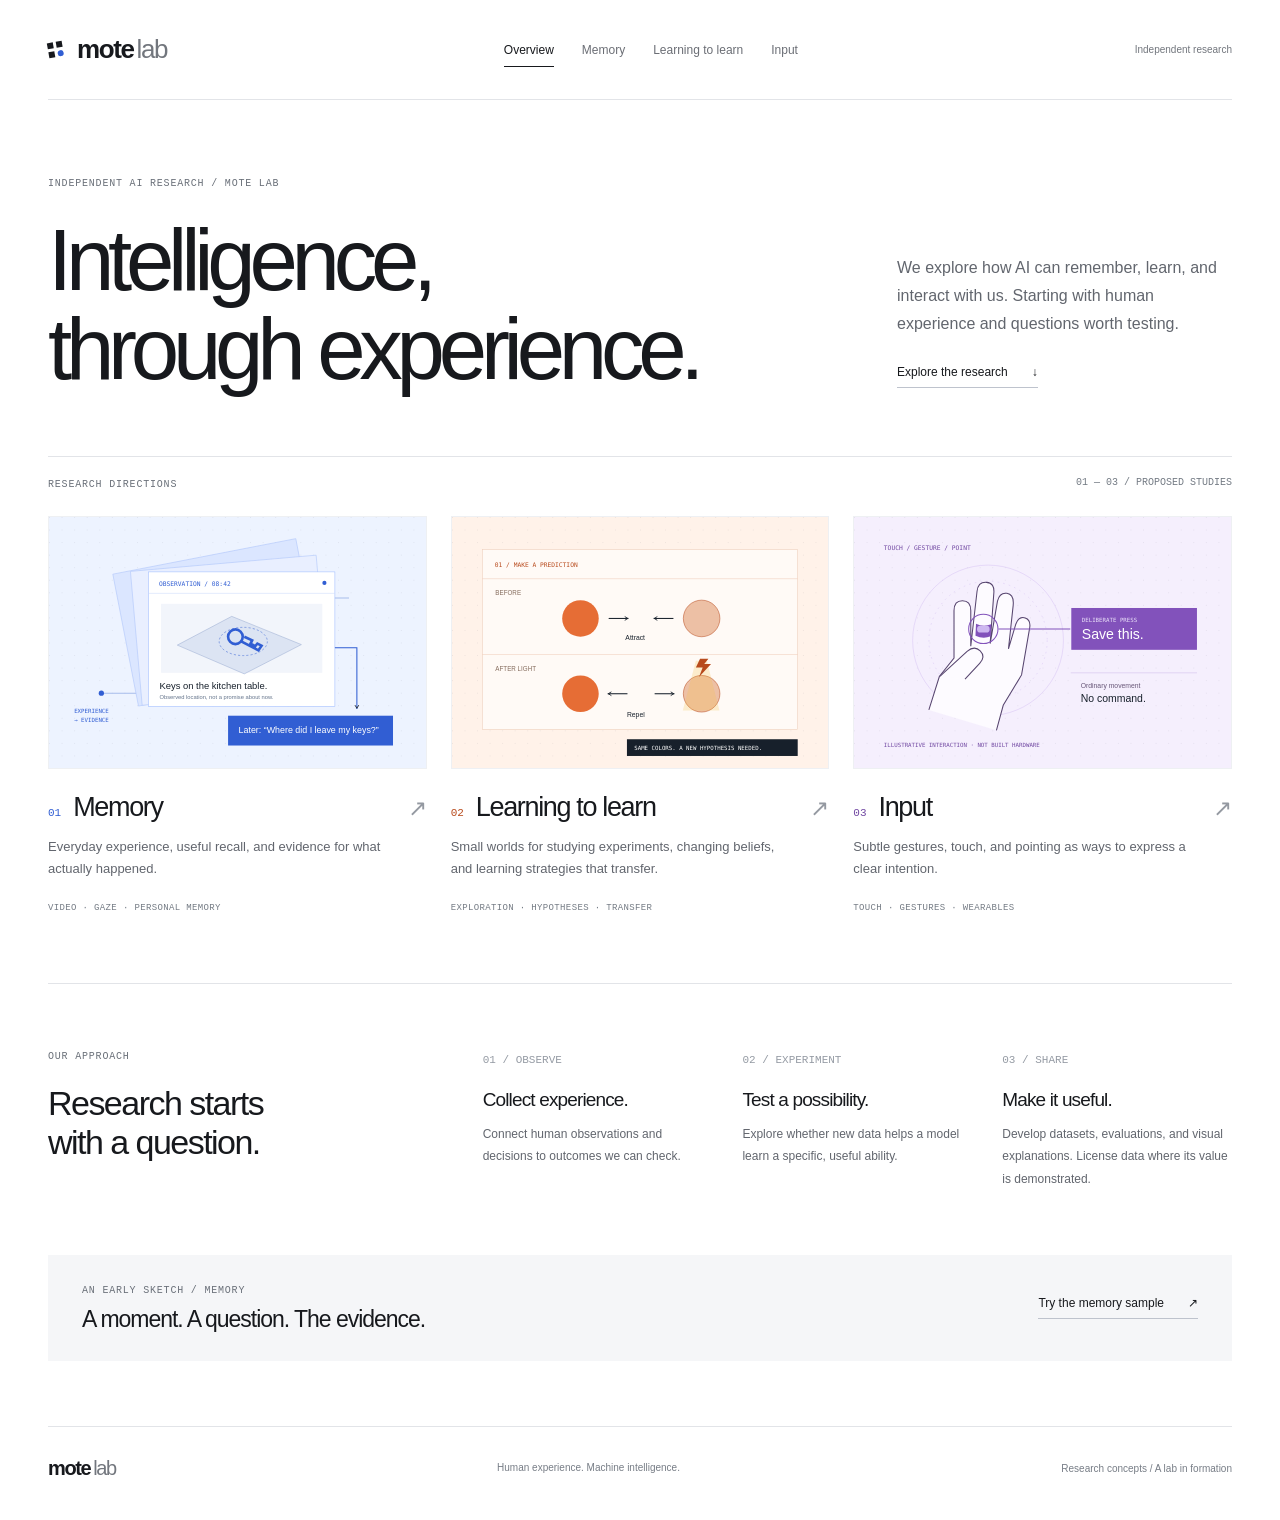
==== commit 85801363: "Redesign research site as a minimal visual studio" ====
--- a/site/index.html
+++ b/site/index.html
@@ -1 +1,2 @@
-<!doctype html><html lang="en"><head><meta charset="utf-8"><meta name="viewport" content="width=device-width, initial-scale=1"><meta name="robots" content="noindex, nofollow"><meta name="theme-color" content="#f7f7f0"><meta name="description" content="Three proposed research areas: everyday memory, learning to learn, and input beyond voice."><title>Learning from experience — Mote Lab</title><link rel="icon" href="./assets/favicon.svg" type="image/svg+xml"><link rel="stylesheet" href="./assets/site.css"><link rel="stylesheet" href="./assets/memory.css"></head><body><a class="skip-link" href="#main">Skip to content</a><header class="site-header wrap"><a class="brand" href="./" aria-label="Mote Lab home"><svg class="brand-mark" aria-hidden="true"><use href="./assets/icons.svg#mark"/></svg><span>mote<span class="lab-word">lab</span></span></a><nav aria-label="Main navigation"><a href="./" aria-current="page">The lab</a><a href="./research/">Memory</a><a href="./learning/">Learning to learn</a><a href="./input/">Input</a></nav><span class="concept-label"><span class="status-dot"></span> Independent AI research</span></header><main id="main"><section class="memory-hero wrap"><div class="memory-hero-copy"><p class="eyebrow">MOTE LAB / THREE RESEARCH DIRECTIONS</p><h1>Intelligence<br>from <em>experience.</em></h1><p class="hero-intro">What should AI remember? How could it learn to investigate? How do we interact with it beyond voice? We’re exploring these questions through human experience, small experiments, and data with outcomes we can check.</p><div class="hero-actions"><a class="button button-dark" href="#areas">Explore the research ↘</a></div><p class="hero-footnote"><span class="status-dot"></span> A research lab in formation · proposed studies</p></div><figure class="memory-hero-art"><img class="memory-drawing" src="./assets/learning-world.svg" width="640" height="460" alt="Illustrative floating objects change their behavior after exposure to a light." loading="lazy"><figcaption>Learning to learn: an unfamiliar world is a place to practice investigation.</figcaption></figure></section><section class="memory-thesis wrap"><p class="eyebrow">THREE QUESTIONS. ONE SHARED INTEREST.</p><h2>Experience worth remembering.<br>Strategies worth <em>learning.</em></h2><p>We want to study how useful knowledge forms: from the everyday moments people need later, to the experiments that change their understanding and the gestures that express a request. Potential outputs include original datasets, evaluations, and specialized models.</p></section><section class="memory-chapters wrap" id="areas"><div class="section-heading"><p class="eyebrow">THE RESEARCH</p><h2>Three places<br>to <em>begin.</em></h2></div><article class="memory-chapter"><div class="chapter-copy"><span class="chapter-index">01 / EVERYDAY MEMORY</span><h3>What will matter<br>later?</h3><p>Record selected moments of daily life, connect them to genuine later questions, and test what helps an assistant remember accurately. Eye tracking offers an additional signal to investigate.</p><p class="research-output"><strong>THE DATA</strong> Experience, gaze, delayed questions, checked evidence, and observation gaps.</p><a class="text-link" href="research/">Explore memory research →</a></div><img class="memory-drawing" src="./assets/memory-attention.svg" width="640" height="460" alt="A parcel observation and estimated gaze are paired with a question the following day." loading="lazy"></article><article class="memory-chapter reverse"><div class="chapter-copy"><span class="chapter-index">02 / LEARNING TO LEARN</span><h3>What should<br>I try next?</h3><p>Can an AI learn better ways to investigate? Start with small worlds whose rules are hidden. Study how people predict, experiment, and change their minds—then test whether those strategies transfer.</p><p class="research-output"><strong>THE DATA</strong> Predictions, chosen experiments, outcomes, uncertainty, and revised hypotheses.</p><a class="text-link" href="learning/">Explore learning to learn →</a></div><img class="memory-drawing" src="./assets/learning-revision.svg" width="640" height="460" alt="An initial color hypothesis is revised after an experiment contradicts it." loading="lazy"></article><article class="memory-chapter"><div class="chapter-copy"><span class="chapter-index">03 / INPUT</span><h3>How do you ask<br>without speaking?</h3><p>Investigate touch, subtle gestures, and pointing for AI interaction. The challenge is recognizing an intentional request amid ordinary movement, then understanding what it refers to.</p><p class="research-output"><strong>THE DATA</strong> Intended commands, sensor signals, context, ordinary movement, and corrections.</p><a class="text-link" href="input/">Explore input research →</a></div><img class="memory-drawing" src="./assets/input-intent.svg" width="640" height="460" alt="A ring gesture signals an intentional command; an ordinary grip should trigger nothing." loading="lazy"></article></section><section class="study-section wrap"><div class="section-heading"><p class="eyebrow">HOW WE WOULD WORK</p><h2>Collect experience.<br><em>Test what it teaches.</em></h2><p>The aim is useful research. Data licensing could support the lab if the collections prove valuable; no dataset or trained model is available yet.</p></div><div class="study-steps"><article><span>01 / COLLECT</span><h3>Keep the context.</h3><p>Connect observations to real questions or decisions, with appropriate participant permissions and inspectable evidence.</p></article><article><span>02 / ADAPT</span><h3>Teach a specific ability.</h3><p>Explore specialized models that remember events, choose informative experiments, or interpret intentional input.</p></article><article><span>03 / EVALUATE</span><h3>Try something new.</h3><p>Hold out people, environments, and mechanisms. Compare with existing models and simpler approaches.</p></article></div></section><section class="memory-next wrap"><p class="eyebrow">A SMALL WINDOW INTO THE IDEA</p><h2>What would a useful<br>memory <em>look like?</em></h2><a class="button button-dark" href="memory/">Explore the memory sample →</a><p>Generated scene · scripted answers · no recording or live AI</p></section></main><footer class="site-footer wrap"><a class="brand footer-brand" href="./"><svg class="brand-mark" aria-hidden="true"><use href="./assets/icons.svg#mark"/></svg><span>mote<span class="lab-word">lab</span></span></a><p>A lab in formation. A working name.</p><span>Proposed research · illustrative visuals</span></footer></body></html>+<!doctype html>
+<html lang="en"><head><meta charset="utf-8"><meta name="viewport" content="width=device-width, initial-scale=1"><meta name="robots" content="noindex, nofollow"><meta name="theme-color" content="#ffffff"><meta name="description" content="An independent research lab exploring memory, learning to learn, and input beyond voice."><title>Intelligence through experience — Mote Lab</title><link rel="icon" href="./assets/favicon.svg" type="image/svg+xml"><link rel="stylesheet" href="./assets/studio.css"></head><body data-area="home"><a class="skip-link" href="#main">Skip to content</a><header class="studio-header shell"><a class="studio-brand" href="./" aria-label="Mote Lab home"><span class="brand-glyph" aria-hidden="true"><i></i><i></i><i></i><i></i></span>mote<span>lab</span></a><nav aria-label="Main navigation"><a href="./" aria-current="page">Overview</a><a href="./research/">Memory</a><a href="./learning/">Learning to learn</a><a href="./input/">Input</a></nav><span class="header-note">Independent research</span></header><main id="main"><section class="home-intro shell"><div><p class="label">Independent AI research / Mote Lab</p><h1>Intelligence,<br>through experience.</h1></div><div class="intro-aside"><p>We explore how AI can remember, learn, and interact with us. Starting with human experience and questions worth testing.</p><a class="quiet-link" href="#areas">Explore the research <span aria-hidden="true">↓</span></a></div></section><section class="shell" id="areas"><div class="section-bar"><p class="label">Research directions</p><span>01 — 03 / PROPOSED STUDIES</span></div><div class="program-grid"><a class="program-card" data-area="memory" href="research/"><div class="card-art"><img src="./assets/studio-memory.svg" width="720" height="480" alt="Observed moments linked to a later question." fetchpriority="high"></div><div class="card-heading"><span class="card-number">01</span><h2>Memory</h2><span class="arrow" aria-hidden="true">↗</span></div><p>Everyday experience, useful recall, and evidence for what actually happened.</p><div class="card-tag">Video · Gaze · Personal memory</div></a><a class="program-card" data-area="learning" href="learning/"><div class="card-art"><img src="./assets/studio-learning.svg" width="720" height="480" alt="The same pair attracts before light exposure and repels afterward." fetchpriority="high"></div><div class="card-heading"><span class="card-number">02</span><h2>Learning to learn</h2><span class="arrow" aria-hidden="true">↗</span></div><p>Small worlds for studying experiments, changing beliefs, and learning strategies that transfer.</p><div class="card-tag">Exploration · Hypotheses · Transfer</div></a><a class="program-card" data-area="input" href="input/"><div class="card-art"><img src="./assets/studio-input.svg" width="720" height="480" alt="An intentional ring press maps to a save command; ordinary movement does not." fetchpriority="high"></div><div class="card-heading"><span class="card-number">03</span><h2>Input</h2><span class="arrow" aria-hidden="true">↗</span></div><p>Subtle gestures, touch, and pointing as ways to express a clear intention.</p><div class="card-tag">Touch · Gestures · Wearables</div></a></div></section><section class="lab-note shell"><div><p class="label">Our approach</p><h2>Research starts<br>with a question.</h2></div><div class="method-grid"><article><span class="number">01 / OBSERVE</span><h3>Collect experience.</h3><p>Connect human observations and decisions to outcomes we can check.</p></article><article><span class="number">02 / EXPERIMENT</span><h3>Test a possibility.</h3><p>Explore whether new data helps a model learn a specific, useful ability.</p></article><article><span class="number">03 / SHARE</span><h3>Make it useful.</h3><p>Develop datasets, evaluations, and visual explanations. License data where its value is demonstrated.</p></article></div></section><section class="sample-link shell"><div><p class="label">An early sketch / Memory</p><h2>A moment. A question. The evidence.</h2></div><a class="quiet-link" href="memory/">Try the memory sample <span aria-hidden="true">↗</span></a></section></main><footer class="studio-footer shell"><a class="studio-brand" href="./">mote<span>lab</span></a><p>Human experience. Machine intelligence.</p><span>Research concepts / A lab in formation</span></footer></body></html>
--- a/site/assets/studio.css
+++ b/site/assets/studio.css
@@ -0,0 +1,8 @@
+@charset "UTF-8";
+:root{--paper:#fff;--ink:#17191d;--muted:#62666e;--line:#e2e4e8;--lime:#e7efff;--pale:#f4f6fa;--white:#fff;--accent:#315ed3;--tint:#edf3ff;--radius:4px;font-family:Arial,Helvetica,sans-serif;color:var(--ink);background:#fff;font-synthesis:none;-webkit-font-smoothing:antialiased}
+*{box-sizing:border-box}body{margin:0;background:#fff;color:var(--ink)}body[data-area="learning"]{--accent:#b84b1d;--tint:#fff2e9}body[data-area="input"]{--accent:#7148a2;--tint:#f5effd}a{color:inherit;text-decoration:none}button,input,textarea{font:inherit}button{cursor:pointer}img{display:block;max-width:100%;height:auto}h1,h2,h3,p,figure{margin:0}h1,h2,h3{font-weight:500;letter-spacing:-.045em}p{line-height:1.65}em{font-family:inherit;font-style:normal;font-weight:inherit;letter-spacing:inherit}svg{display:block}::selection{background:#d8e4ff;color:#111}a,button,input,textarea,summary{outline-offset:5px}:focus-visible{outline:2px solid var(--accent)}[hidden]{display:none!important}.shell,.wrap{width:min(1280px,calc(100% - 96px));margin-inline:auto}.skip-link{position:absolute;left:24px;top:-100px;padding:12px;background:#fff;z-index:100}.skip-link:focus{top:10px}.sr-only{position:absolute;width:1px;height:1px;padding:0;margin:-1px;overflow:hidden;clip:rect(0,0,0,0);white-space:nowrap;border:0}
+.studio-header{height:100px;display:flex;align-items:center;justify-content:space-between;border-bottom:1px solid var(--line);gap:28px}.studio-brand{display:inline-flex;align-items:center;font-size:26px;font-weight:700;letter-spacing:-1.4px;gap:3px;white-space:nowrap}.studio-brand>span:not(.brand-glyph){font-weight:400;color:#72767d}.brand-glyph{display:grid;grid-template-columns:repeat(2,6px);gap:3px;margin-right:11px;transform:rotate(-10deg)}.brand-glyph i{width:6px;height:6px;background:#17191d}.brand-glyph i:last-child{border-radius:50%;background:#315ed3}.studio-header nav{display:flex;gap:28px;align-items:center;font-size:12px}.studio-header nav a{padding:9px 0;color:#6b6e75}.studio-header nav a[aria-current],.studio-header nav a:hover{color:#17191d}.studio-header nav a[aria-current]{box-shadow:0 1px #17191d}.header-note{font-size:10px;color:#72767d}.label,.eyebrow{font:10px/1.5 Consolas,Menlo,monospace;letter-spacing:.08em;text-transform:uppercase;color:#6a7079}.dot{display:inline-block;width:7px;height:7px;background:var(--accent);border-radius:50%;margin-right:9px}.home-intro{padding:76px 0 62px;display:grid;grid-template-columns:1.6fr 1fr;gap:70px;align-items:end}.home-intro h1{font-size:clamp(58px,6.8vw,96px);line-height:1.02;letter-spacing:-.072em;margin-top:25px;font-weight:500}.intro-aside{max-width:335px;padding-bottom:6px;justify-self:end}.intro-aside>p{font-size:16px;color:#62666e;line-height:1.75}.quiet-link{display:inline-flex;align-items:center;gap:24px;font-size:12px;margin-top:27px;border-bottom:1px solid #bec3cd;padding-bottom:8px}.quiet-link:hover{color:var(--accent);border-color:var(--accent)}.section-bar{display:flex;justify-content:space-between;border-top:1px solid var(--line);padding:20px 0 24px;gap:20px}.section-bar span{font:10px Consolas,monospace;color:#747b84}.program-grid{display:grid;grid-template-columns:repeat(3,minmax(0,1fr));gap:24px;padding-bottom:70px}.program-card{display:block;min-width:0}.program-card[data-area="learning"]{--accent:#b84b1d}.program-card[data-area="input"]{--accent:#7148a2}.card-art{overflow:hidden;border:1px solid #eef0f3}.card-art img{width:100%;aspect-ratio:3/2;object-fit:cover}.card-heading{display:flex;align-items:baseline;gap:12px;margin:23px 0 13px}.card-number{font:11px Consolas,monospace;color:var(--accent)}.card-heading h2{font-size:27px;letter-spacing:-.05em}.card-heading .arrow{margin-left:auto;font-size:23px;color:#9499a1}.program-card:hover h2,.program-card:hover .arrow{color:var(--accent)}.program-card>p{font-size:13px;line-height:1.75;max-width:340px;color:var(--muted)}.card-tag{margin-top:22px;font:9px Consolas,monospace;color:#747b84;letter-spacing:.04em;text-transform:uppercase}.lab-note{display:grid;grid-template-columns:1fr 2fr;border-top:1px solid var(--line);padding:65px 0;gap:60px}.lab-note h2{font-size:34px;line-height:1.15;max-width:280px;margin-top:20px}.method-grid{display:grid;grid-template-columns:repeat(3,1fr);gap:30px}.method-grid .number{font:11px Consolas,monospace;color:#959ba4}.method-grid h3{font-size:19px;margin:22px 0 12px}.method-grid p{font-size:12px;color:var(--muted);line-height:1.85}.sample-link{display:flex;justify-content:space-between;align-items:center;background:#f5f6f8;padding:28px 34px;margin-bottom:65px;gap:30px}.sample-link h2{font-size:23px;margin-top:8px}.sample-link .quiet-link{margin:0;white-space:nowrap}.studio-footer{padding:30px 0 40px;border-top:1px solid var(--line);display:flex;align-items:center;justify-content:space-between;gap:30px}.studio-footer .studio-brand{font-size:20px}.studio-footer p,.studio-footer>span{font-size:10px;color:#777d86}
+.research-top{padding:53px 0 54px}.research-top .label{color:var(--accent)}.research-title{display:grid;grid-template-columns:1.6fr 1fr;gap:70px;align-items:end;margin-top:24px}.research-title h1{font-size:clamp(48px,5.4vw,76px);line-height:1.04;letter-spacing:-.065em;max-width:760px}.research-title p{font-size:15px;color:var(--muted);line-height:1.8;max-width:380px}.research-meta{display:flex;gap:24px;flex-wrap:wrap;margin-top:27px;color:#737983;font:10px Consolas,monospace}.research-meta span+span:before{content:"/";margin-right:24px;color:#bcc1c8}.visual-story{display:grid;grid-template-columns:1.5fr 1fr;border:1px solid var(--line);margin-bottom:63px}.visual-story figure{background:var(--tint);display:flex;align-items:center}.visual-story img{width:100%;height:auto}.visual-caption{padding:38px 40px;align-self:center}.visual-caption .label{color:var(--accent)}.visual-caption h2{font-size:31px;line-height:1.15;margin:19px 0 21px}.visual-caption p{font-size:13px;color:var(--muted);line-height:1.8}.visual-caption .caption-limit{font-size:10px;border-top:1px solid var(--line);margin-top:24px;padding-top:17px}.research-section-new{border-top:1px solid var(--line);padding:26px 0 55px}.section-title{display:flex;justify-content:space-between;align-items:baseline;gap:28px;margin-bottom:33px}.section-title h2{font-size:30px}.section-title .label{max-width:190px}.question-grid{display:grid;grid-template-columns:repeat(3,1fr);gap:40px}.question-grid article{border-left:2px solid var(--tint);padding-left:21px}.question-grid .number{font:11px Consolas,monospace;color:var(--accent)}.question-grid h3{font-size:22px;margin:17px 0 13px;line-height:1.2}.question-grid p{font-size:13px;color:var(--muted);line-height:1.8}.two-columns{display:grid;grid-template-columns:1fr 1fr;gap:70px}.two-columns h3{font-size:22px;margin-bottom:15px}.two-columns p{font-size:14px;color:var(--muted);line-height:1.8}.dataset-line{margin-top:22px;padding:20px;background:var(--tint);font:12px/1.8 Consolas,monospace;color:var(--accent)}.protocol{border-top:1px solid var(--line);margin-top:29px}.protocol summary{cursor:pointer;font-size:13px;padding:20px 0;color:var(--accent)}.protocol p{font-size:13px;color:var(--muted);line-height:1.9;margin-bottom:16px;max-width:920px}.protocol ul{padding-left:20px;font-size:13px;line-height:1.9;color:var(--muted)}.reference-list{display:grid;grid-template-columns:1fr 1fr;gap:16px}.reference-item{padding:21px 24px;background:#f6f7f9;display:block}.reference-item h3{font-size:16px;margin-bottom:9px}.reference-item p{font-size:12px;color:var(--muted);line-height:1.75}.reference-item a{text-decoration:underline;text-underline-offset:4px}.page-end{border-top:1px solid var(--line);display:flex;justify-content:space-between;gap:30px;padding:35px 0 60px}.page-end .quiet-link{margin-top:0}.section-note{font-size:12px;color:var(--muted);margin-top:24px;max-width:840px}
+/* The existing demo DOM and JavaScript remain intact. */
+body[data-page] .studio-header nav a{font-weight:400}body[data-page] h1,body[data-page] h2,body[data-page] h3,body[data-page] em,body[data-page] blockquote{font-family:Arial,Helvetica,sans-serif;font-style:normal;letter-spacing:-.045em}body[data-page] .page-intro{padding-block:58px 40px}body[data-page] .page-intro h1{font-size:54px;font-weight:500;line-height:1.08}body[data-page] .page-intro>p{font-size:14px;line-height:1.8}body[data-page] .scene-panel,body[data-page] .assistant-panel,body[data-page] .record-panel,body[data-page] .data-workbench{border-radius:4px;box-shadow:none}body[data-page] .assistant-panel,body[data-page] .record-panel{background:#f7f8fa}body[data-page] .assistant-mark,body[data-page] .step-number{background:#e6edfc;color:#315ed3}body[data-page] .button{border-radius:3px}body[data-page] .button-dark{background:#17191d;color:#fff}body[data-page] .question-chips button{border-color:#dce0e7;background:#fff}body[data-page] .question-chips button:hover{background:#edf3ff}body[data-page] .data-visual-intro{gap:45px}body[data-page] .data-visual-intro .memory-drawing{border-radius:0}body[data-page] .memory-next h2{font-size:36px}body[data-page] .research-assets.wrap{width:100%}body[data-page] .research-assets{gap:45px}body[data-page] .site-footer{display:none}body[data-page] .user-question{background:#e6edfc}body[data-page] .scene-evidence.is-highlighted{background:#e6edfc}
+@media(min-width:1500px){.home-intro{padding-top:95px}}@media(max-width:1100px){.shell,.wrap{width:calc(100% - 64px)}.header-note{display:none}.home-intro{gap:40px}.home-intro h1{font-size:72px}.intro-aside>p{font-size:14px}.program-grid{gap:18px}.card-heading h2{font-size:23px}.visual-caption{padding:27px}.visual-caption h2{font-size:27px}.research-title{gap:40px}.lab-note{gap:40px}.method-grid{gap:22px}}@media(max-width:760px){.shell,.wrap{width:calc(100% - 40px)}.studio-header{height:auto;padding-block:24px;flex-wrap:wrap;gap:21px}.studio-header nav{width:100%;gap:24px;font-size:11px}.home-intro{grid-template-columns:1fr;gap:28px;padding-block:46px}.home-intro h1{font-size:clamp(48px,9vw,68px)}.intro-aside{justify-self:start;max-width:460px}.intro-aside>p{font-size:15px}.program-grid{grid-template-columns:1fr;gap:40px}.card-heading h2{font-size:28px}.program-card>p{max-width:100%;font-size:14px}.lab-note,.research-title,.visual-story,.two-columns{grid-template-columns:1fr;gap:27px}.lab-note{padding-block:40px}.lab-note h2{max-width:none}.method-grid{grid-template-columns:1fr;gap:24px}.method-grid h3{margin-top:10px}.method-grid p{font-size:13px}.sample-link{align-items:flex-start;flex-direction:column;padding:25px}.studio-footer{flex-wrap:wrap}.studio-footer>span{width:100%}.research-top{padding-block:38px}.research-title h1{font-size:49px}.research-title p{max-width:none}.visual-story{gap:0;margin-bottom:40px}.visual-caption{padding:30px}.question-grid,.reference-list{grid-template-columns:1fr;gap:26px}.section-title{display:block}.section-title .label{margin-bottom:15px}.section-title h2{font-size:27px}.page-end{flex-wrap:wrap}body[data-page] .page-intro h1{font-size:42px}body[data-page] .data-visual-intro{grid-template-columns:1fr}.research-meta{line-height:1.8;gap:12px}.research-meta span+span:before{margin-right:12px}}@media(prefers-reduced-motion:reduce){*{scroll-behavior:auto!important}}
